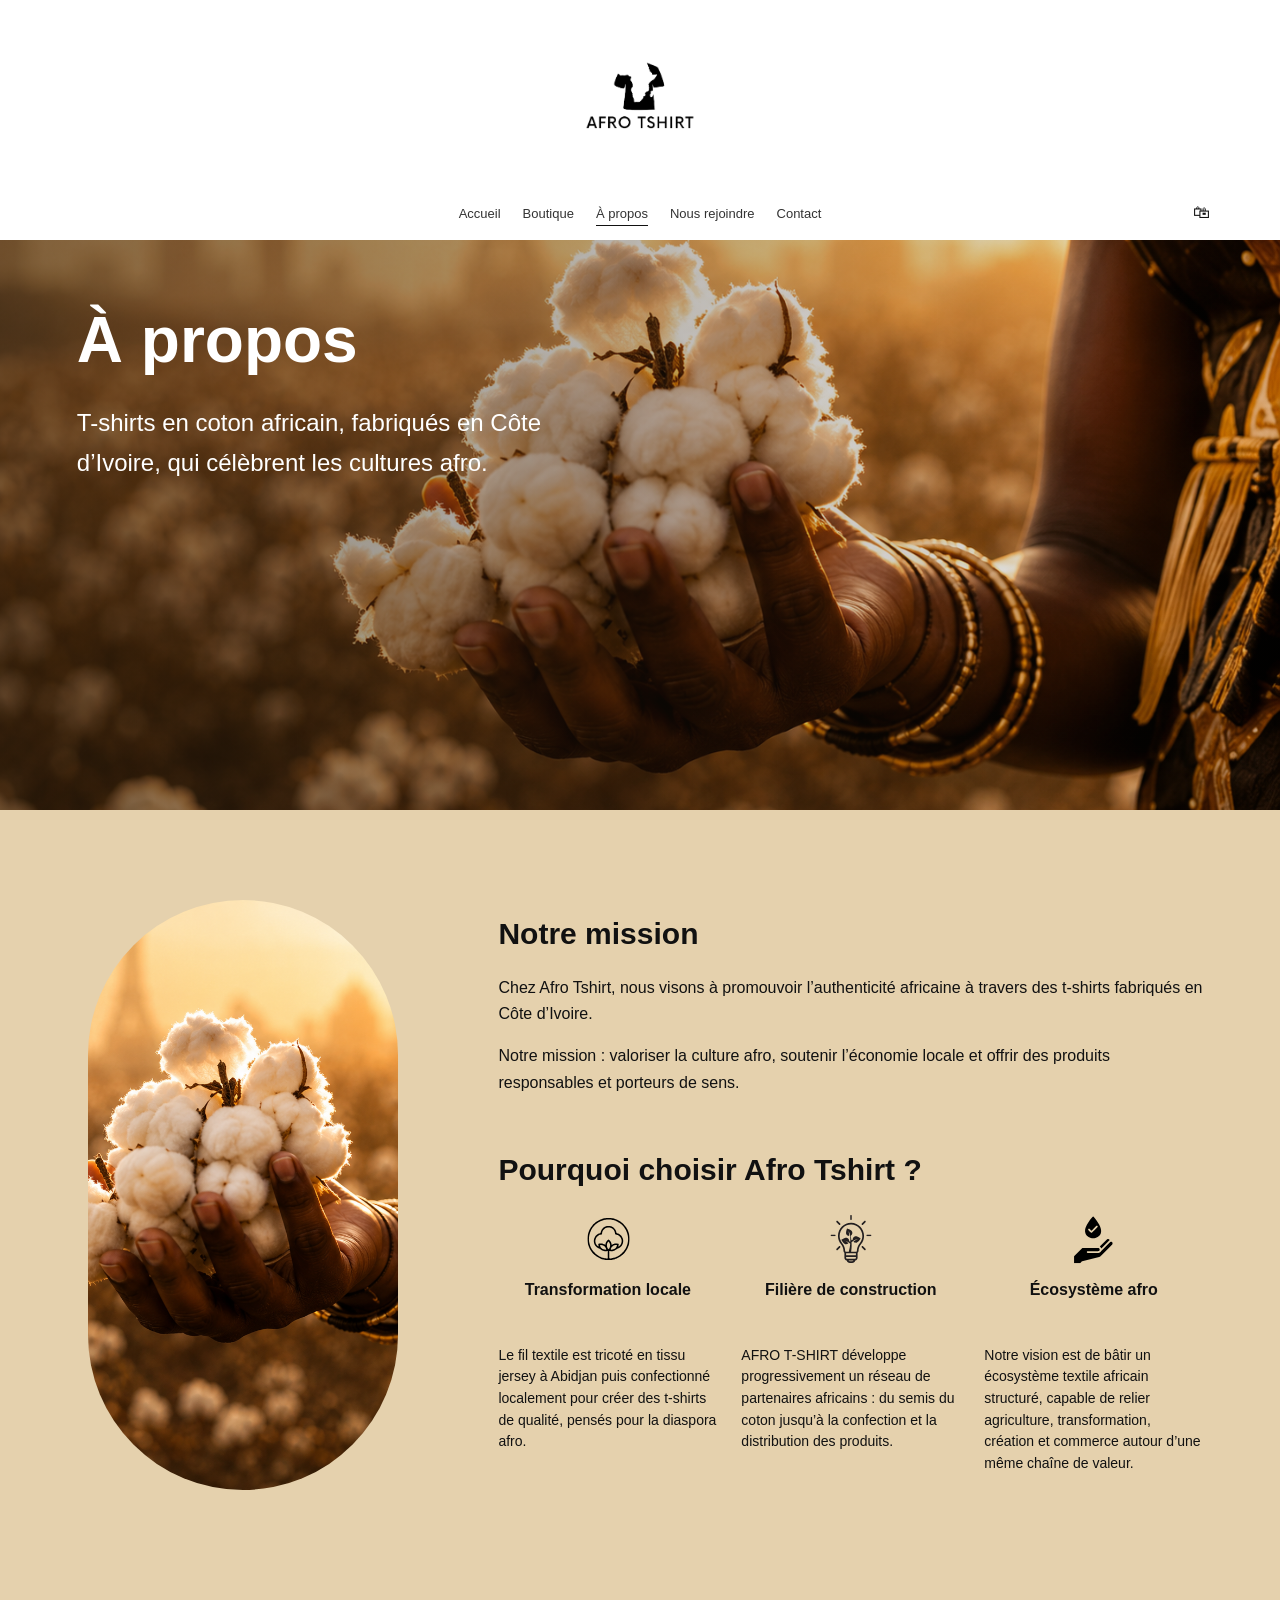
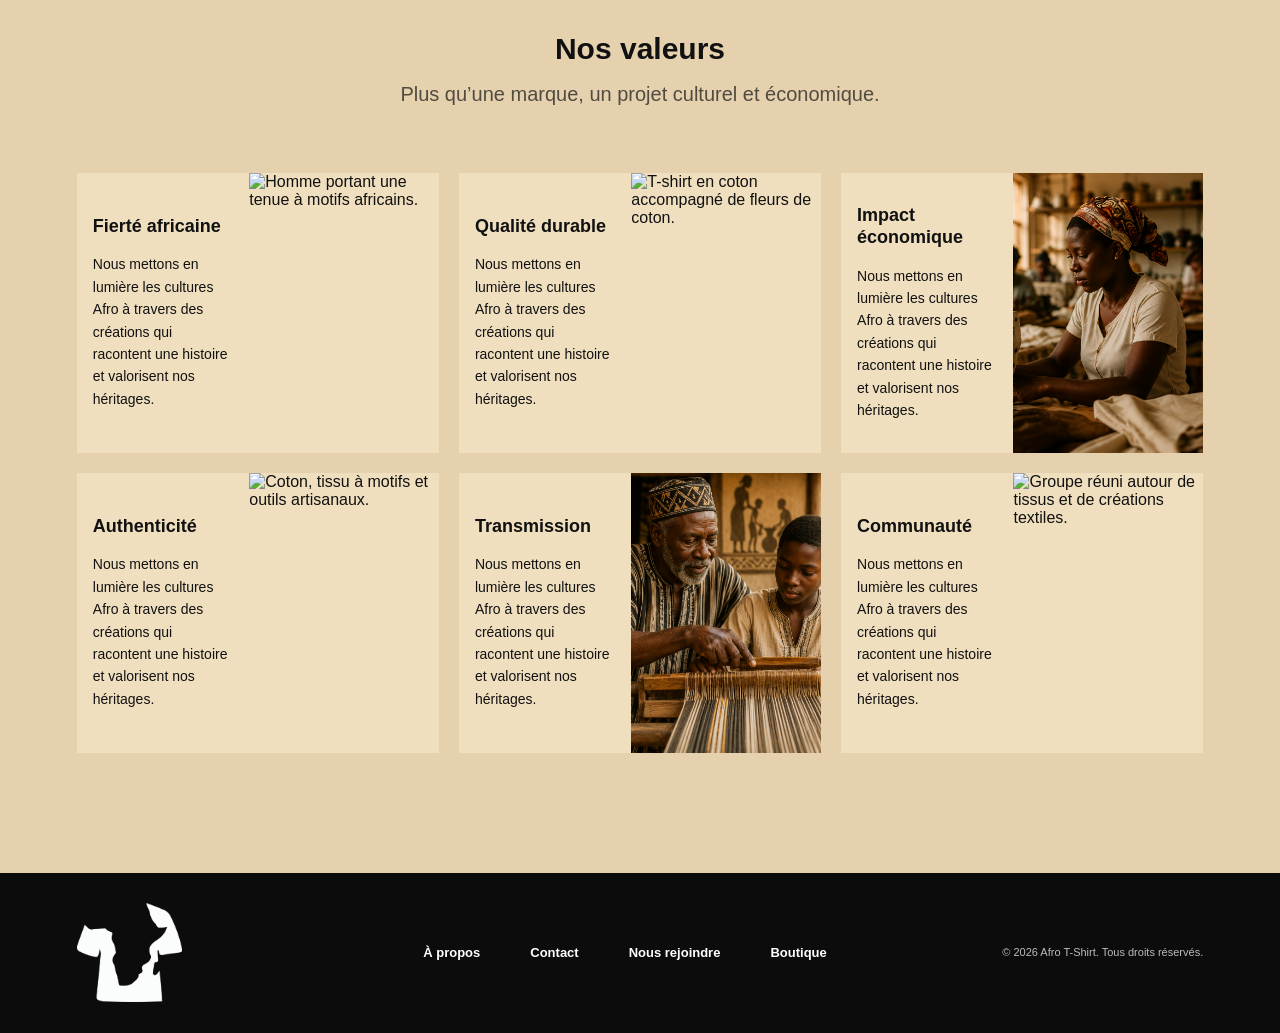
==== a-propos.html @ 2cd32358 "feat: ajout des pages et ressources  Afro T-shirt" ====
<!DOCTYPE html>
<html lang="fr">
    <head>
        <meta charset="UTF-8">
        <meta name="viewport" content="width=device-width, initial-scale=1.0">
        <title>À propos | Afro T-Shirt</title>
        <meta name="description" content="Découvrez la mission et les valeurs d’Afro Tshirt : valoriser les cultures afro et la fabrication en Côte d’Ivoire.">
        <link rel="stylesheet" href="style.css">
    </head>
    <body class="about-page">
        <!-- En-tête -->
        <header class="header">
            <div class="header-logo">
                <a href="index.html">
                    <img
                        src="./image/Logo_afro-tshirt.png"
                        alt="Logo Afro T-Shirt"
                        >
                </a>
            </div>
            <div class="header-navigation">
                <nav class="nav" aria-label="Navigation principale">
                    <ul class="nav-list">
                        <li>
                            <a href="index.html">
                                Accueil
                            </a>
                        </li>
                        <li>
                            <a href="boutique.html">
                                Boutique
                            </a>
                        </li>
                        <li>
                            <a href="a-propos.html" class="active" aria-current="page">
                                À propos
                            </a>
                        </li>
                        <li>
                            <a href="nous-rejoindre.html">
                                Nous rejoindre
                            </a>
                        </li>
                        <li>
                            <a href="contact.html">
                                Contact
                            </a>
                        </li>
                    </ul>
                </nav>
                <a
                    href="boutique.html"
                    class="cart-link"
                    aria-label="Accéder au panier"
                    >
                    🛍
                </a>
            </div>
        </header>
        <main>
            <!-- Hero -->
            <section class="about-hero" aria-labelledby="about-title">
                <div class="container">
                    <h1 id="about-title">À propos</h1>
                    <p>T-shirts en coton africain, fabriqués en Côte d’Ivoire, qui célèbrent les cultures afro.</p>
                </div>
            </section>

            <!-- Mission -->
            <section class="about-mission" aria-labelledby="about-mission-title">
                <div class="container about-mission-layout">
                    <img class="about-mission-photo" src="image/Main_de_coton.png" alt="Des mains tenant du coton dans un champ au soleil couchant." loading="lazy">
                    <div class="about-mission-copy">
                        <h2 id="about-mission-title">Notre mission</h2>
                        <p>Chez Afro Tshirt, nous visons à promouvoir l’authenticité africaine à travers des t-shirts fabriqués en Côte d’Ivoire.</p>
                        <p>Notre mission : valoriser la culture afro, soutenir l’économie locale et offrir des produits responsables et porteurs de sens.</p>
                        <h2 class="about-reasons-title">Pourquoi choisir Afro Tshirt ?</h2>
                        <div class="about-reasons-grid">
                            <article class="about-reason">
                                <img src="image/icon_coton.svg" alt="" width="56" height="56" loading="lazy">
                                <h3>Transformation locale</h3>
                                <p>Le fil textile est tricoté en tissu jersey à Abidjan puis confectionné localement pour créer des t-shirts de qualité, pensés pour la diaspora afro.</p>
                            </article>
                            <article class="about-reason">
                                <img src="image/icon_ampoule.svg" alt="" width="56" height="56" loading="lazy">
                                <h3>Filière de construction</h3>
                                <p>AFRO T-SHIRT développe progressivement un réseau de partenaires africains : du semis du coton jusqu’à la confection et la distribution des produits.</p>
                            </article>
                            <article class="about-reason">
                                <img src="image/icon_main.svg" alt="" width="56" height="56" loading="lazy">
                                <h3>Écosystème afro</h3>
                                <p>Notre vision est de bâtir un écosystème textile africain structuré, capable de relier agriculture, transformation, création et commerce autour d’une même chaîne de valeur.</p>
                            </article>
                        </div>
                    </div>
                </div>
            </section>

            <!-- Valeurs -->
            <section class="about-values" aria-labelledby="about-values-title">
                <div class="container">
                    <div class="about-values-heading">
                        <h2 id="about-values-title">Nos valeurs</h2>
                        <p>Plus qu’une marque, un projet culturel et économique.</p>
                    </div>
                    <div class="about-values-grid">
                        <article class="about-value-card">
                            <div class="about-value-copy">
                                <h3>Fierté africaine</h3>
                                <p>Nous mettons en lumière les cultures Afro à travers des créations qui racontent une histoire et valorisent nos héritages.</p>
                            </div>
                            <img src="image/Fierté.png" alt="Homme portant une tenue à motifs africains." loading="lazy">
                        </article>
                        <article class="about-value-card">
                            <div class="about-value-copy">
                                <h3>Qualité durable</h3>
                                <p>Nous mettons en lumière les cultures Afro à travers des créations qui racontent une histoire et valorisent nos héritages.</p>
                            </div>
                            <img src="image/Qualité Durable.png" alt="T-shirt en coton accompagné de fleurs de coton." loading="lazy">
                        </article>
                        <article class="about-value-card">
                            <div class="about-value-copy">
                                <h3>Impact économique</h3>
                                <p>Nous mettons en lumière les cultures Afro à travers des créations qui racontent une histoire et valorisent nos héritages.</p>
                            </div>
                            <img src="image/impacte .png" alt="Couturière travaillant sur une machine à coudre dans un atelier." loading="lazy">
                        </article>
                        <article class="about-value-card">
                            <div class="about-value-copy">
                                <h3>Authenticité</h3>
                                <p>Nous mettons en lumière les cultures Afro à travers des créations qui racontent une histoire et valorisent nos héritages.</p>
                            </div>
                            <img src="image/Image_autenticité.png" alt="Coton, tissu à motifs et outils artisanaux." loading="lazy">
                        </article>
                        <article class="about-value-card">
                            <div class="about-value-copy">
                                <h3>Transmission</h3>
                                <p>Nous mettons en lumière les cultures Afro à travers des créations qui racontent une histoire et valorisent nos héritages.</p>
                            </div>
                            <img src="image/Image_transmission.png" alt="Un aîné transmet un savoir-faire textile à un jeune homme." loading="lazy">
                        </article>
                        <article class="about-value-card">
                            <div class="about-value-copy">
                                <h3>Communauté</h3>
                                <p>Nous mettons en lumière les cultures Afro à travers des créations qui racontent une histoire et valorisent nos héritages.</p>
                            </div>
                            <img src="image/image_communauté.png" alt="Groupe réuni autour de tissus et de créations textiles." loading="lazy">
                        </article>
                    </div>
                </div>
            </section>
        </main>

        <!-- Pied de page -->
        <footer class="footer">
            <div class="container footer-container">
                <div class="footer-logo">
                    <a href="index.html">
                        <img
                            src="./image/AFRO_TSHIRT_BL.png"
                            alt="Logo Afro T-Shirt"
                            >
                    </a>
                </div>
                <nav
                    class="footer-nav"
                    aria-label="Navigation pied de page"
                    >
                    <ul>
                        <li>
                            <a href="a-propos.html" aria-current="page">
                                À propos
                            </a>
                        </li>
                        <li>
                            <a href="contact.html">
                                Contact
                            </a>
                        </li>
                        <li>
                            <a href="nous-rejoindre.html">
                                Nous rejoindre
                            </a>
                        </li>
                        <li>
                            <a href="boutique.html">
                                Boutique
                            </a>
                        </li>
                    </ul>
                </nav>
                <div class="footer-copyright">
                    <p>
                        © 2026 Afro T-Shirt. Tous droits réservés.
                    </p>
                </div>
            </div>
        </footer>
    </body>
</html>
---- style.css ----
/* Reset */
* {
    margin: 0;
    padding: 0;
    box-sizing: border-box;
}

html {
    scroll-behavior: smooth;
}

body {
    font-family: Arial, Helvetica, sans-serif;
    color: #111;
    background: #fff;
}

img {
    display: block;
    max-width: 100%;
}

a {
    color: inherit;
    text-decoration: none;
}

ul {
    list-style: none;
}

.container {
    width: min(1180px, 88%);
    margin: 0 auto;
}

/* Header */
.header {
    height: 240px;
    display: flex;
    flex-direction: column;
    align-items: center;
    background: #fff;
}

.header-logo {
    height: 185px;
    display: flex;
    align-items: center;
    justify-content: center;
}

.header-logo img {
    width: 150px;
    height: auto;
}

.header-navigation {
    position: relative;
    width: min(800px, 90%);
    height: 55px;
    display: flex;
    align-items: center;
    justify-content: center;
}

.nav-list {
    display: flex;
    align-items: center;
    justify-content: center;
    gap: 22px;
}

.nav-list a {
    position: relative;
    padding-bottom: 5px;
    color: #333;
    font-size: 13px;
    font-weight: 400;
}

.nav-list a.active::after {
    content: "";
    position: absolute;
    left: 0;
    bottom: 0;
    width: 100%;
    height: 1px;
    background: #111;
}

.cart-link {
    position: absolute;
    right: -170px;
    font-size: 17px;
}

/* Boutons */
.btn {
    display: inline-flex;
    align-items: center;
    justify-content: center;
    height: 54px;
    padding: 0 22px;
    border: 1px solid transparent;
    border-radius: 6px;
    font-size: 16px;
    font-weight: 400;
    transition: 0.25s ease;
}

.btn:hover {
    transform: translateY(-2px);
}

.btn-primary,
.btn-dark {
    color: #fff;
    background: #071017;
}

.btn-outline,
.btn-outline-light {
    color: #fff;
    background: transparent;
    border-color: rgba(255, 255, 255, 0.85);
}

.btn-outline-dark {
    color: #111;
    background: transparent;
    border-color: #111;
}

/* Hero */
.hero {
    position: relative;
    height: 680px;
    display: flex;
    align-items: center;
    justify-content: center;
    background-image: url("image/accueil_hero.png");
    background-size: cover;
    background-position: center;
    background-repeat: no-repeat;
    color: #fff;
    text-align: center;
}

.hero-overlay {
    position: absolute;
    inset: 0;
    background: rgba(35, 26, 19, 0.38);
}

.hero-content {
    position: relative;
    z-index: 2;
    width: 90%;
    transform: translateY(-5px);
}

.hero h1 {
    margin-bottom: 18px;
    font-size: 64px;
    line-height: 1;
    font-weight: 700;
    letter-spacing: 1px;
}

.hero-subtitle {
    margin-bottom: 32px;
    color: rgba(255, 255, 255, 0.9);
    font-size: 16px;
}

.hero-buttons {
    display: flex;
    justify-content: center;
    gap: 12px;
}

.hero-buttons .btn {
    min-width: 220px;
}

/* Bien plus qu'un t-shirt */
.manifesto {
    position: relative;
    height: 535px;
    display: flex;
    align-items: center;
    background-image: url("image/champ_coton.webp");
    background-size: cover;
    background-position: center;
    background-repeat: no-repeat;
    color: #fff;
}

.manifesto-overlay {
    position: absolute;
    inset: 0;
    background: rgba(43, 28, 17, 0.48);
}

.manifesto-content {
    position: relative;
    z-index: 2;
    width: min(1180px, 75%);
    margin: 0 auto;
}

.manifesto-content h2 {
    width: 450px;
    margin-bottom: 28px;
    font-size: 55px;
    line-height: 0.98;
    font-weight: 700;
}

.manifesto-content h2 span {
    color: #ead3aa;
}

.manifesto-content p {
    width: 410px;
    margin-bottom: 28px;
    color: rgba(255, 255, 255, 0.92);
    font-size: 16px;
    line-height: 1.35;
}

.manifesto .btn {
    width: 220px;
    height: 54px;
    font-size: 13px;
}

/* Comment ça marche */
.how-it-works {
    width: 100%;
    min-height: 550px;
    padding: 40px 0 70px;
    background-color: #081219;
    color: #ffffff;
}

.how-it-works .container {
    width: 1180px;
    max-width: 90%;
    margin: 0 auto;
}

.section-title {
    margin-bottom: 28px;
    text-align: center;
    font-size: 30px;
    font-weight: 700;
}

.steps-grid {
    width: 100%;
    display: grid;
    grid-template-columns: repeat(3, minmax(0, 1fr));
    gap: 14px;
    align-items: start;
}

.step-card {
    width: 100%;
    min-width: 0;
    text-align: center;
}

.step-card img {
    display: block;
    width: 100%;
    height: 270px;
    object-fit: cover;
    border-radius: 15px;
    margin: 0;
}

.step-card-content {
    padding-top: 18px;
}

.step-card-content h3 {
    margin: 0 0 5px;
    color: #ead3aa;
    font-size: 17px;
    font-weight: 600;
}

.step-card-content p {
    max-width: 210px;
    margin: 0 auto;
    color: #ffffff;
    font-size: 13px;
    line-height: 1.3;
}

/* Rejoignez le mouvement */
.final-cta {
    height: 250px;
    display: flex;
    align-items: center;
    background: #ead3aa;
}

.final-cta-container {
    display: grid;
    grid-template-columns: 1fr 1.35fr;
    align-items: center;
    gap: 65px;
}

.final-cta-content h2 {
    margin-bottom: 5px;
    font-size: 36px;
    line-height: 1;
    font-weight: 700;
}

.final-cta-content p {
    font-size: 15px;
}

.final-cta-buttons {
    display: grid;
    grid-template-columns: 1fr 1fr;
    gap: 12px;
}

.final-cta-buttons .btn {
    width: 100%;
    height: 40px;
    font-size: 13px;
}

/* Footer */
.footer {
    height: 160px;
    display: flex;
    align-items: center;
    background: #0c0c0c;
    color: #fff;
}

.footer-container {
    display: grid;
    grid-template-columns: 220px 1fr 250px;
    align-items: center;
    gap: 30px;
}

.footer-logo img {
    width: 105px;
    height: auto;
}

.footer-nav ul {
    display: flex;
    align-items: center;
    justify-content: center;
    gap: 50px;
}

.footer-nav a {
    color: #fff;
    font-size: 13px;
    font-weight: 600;
}

.footer-copyright {
    text-align: right;
}

.footer-copyright p {
    color: #bcbcbc;
    font-size: 11px;
}

/* Tablette */
@media (max-width: 1000px) {
    .header {
        height: auto;
    }

    .header-logo {
        height: 150px;
    }

    .header-navigation {
        height: 60px;
    }

    .cart-link {
        right: 0;
    }

    .hero {
        height: 580px;
    }

    .hero h1 {
        font-size: 52px;
    }

    .manifesto {
        height: 500px;
    }

    .how-it-works {
        height: auto;
        padding: 45px 0 70px;
    }

    .step-card img {
        height: 210px;
    }

    .final-cta {
        height: auto;
        padding: 60px 0;
    }

    .footer {
        height: auto;
        padding: 40px 0;
    }

}

/* Mobile */
@media (max-width: 700px) {
    .header-logo {
        height: 130px;
    }

    .header-logo img {
        width: 120px;
    }

    .header-navigation {
        width: 100%;
        padding: 0 20px;
    }

    .nav {
        width: 100%;
        overflow-x: auto;
    }

    .nav-list {
        justify-content: flex-start;
        gap: 18px;
        padding-right: 50px;
    }

    .nav-list a {
        white-space: nowrap;
        font-size: 11px;
    }

    .cart-link {
        right: 15px;
        background: #fff;
    }

    .hero {
        height: 500px;
        padding: 40px 20px;
    }

    .hero h1 {
        font-size: 42px;
    }

    .hero-subtitle {
        font-size: 14px;
    }

    .hero-buttons {
        flex-direction: column;
        align-items: center;
    }

    .hero-buttons .btn {
        width: 250px;
    }

    .manifesto {
        height: 520px;
        background-position: 65% center;
    }

    .manifesto-content {
        width: 86%;
    }

    .manifesto-content h2 {
        width: 100%;
        font-size: 42px;
    }

    .manifesto-content p {
        width: min(310px, 100%);
    }

    .steps-grid {
        grid-template-columns: 1fr;
        gap: 40px;
    }

    .step-card {
        width: min(390px, 100%);
        margin: auto;
    }

    .step-card img {
        height: auto;
    }

    .final-cta-container {
        grid-template-columns: 1fr;
        text-align: center;
        gap: 30px;
    }

    .final-cta-buttons {
        grid-template-columns: 1fr;
    }

    .footer-container {
        grid-template-columns: 1fr;
        text-align: center;
    }

    .footer-logo {
        display: flex;
        justify-content: center;
    }

    .footer-nav ul {
        flex-direction: column;
        gap: 15px;
    }

    .footer-copyright {
        text-align: center;
    }

}

/* À propos : hero */
.about-page {
    background: #e5d1ad;
}

.about-hero {
    min-height: 570px;
    padding: 65px 0;
    color: #fff;
    background: linear-gradient(90deg, rgba(35, 23, 10, 0.58), rgba(35, 23, 10, 0.04)), url("image/Main_de_coton.png") center 48% / cover no-repeat;
}

.about-hero h1 {
    margin-bottom: 28px;
    font-size: clamp(42px, 5vw, 64px);
    line-height: 1.1;
}

.about-hero p {
    max-width: 490px;
    font-size: 24px;
    line-height: 1.65;
}

/* À propos : mission */
.about-mission {
    padding: 90px 0 70px;
}

.about-mission-layout {
    display: grid;
    grid-template-columns: minmax(220px, 0.8fr) minmax(0, 1.7fr);
    align-items: center;
    gap: 90px;
}

.about-mission-photo {
    width: 100%;
    max-width: 310px;
    height: 590px;
    justify-self: center;
    border-radius: 180px;
    object-fit: cover;
    object-position: 56% center;
}

.about-mission-copy h2,
.about-values h2 {
    font-size: 30px;
    line-height: 1.25;
    margin-bottom: 22px;
}

.about-mission-copy > p {
    margin-bottom: 16px;
    font-size: 16px;
    line-height: 1.65;
}

.about-mission-copy .about-reasons-title {
    margin-top: 55px;
}

.about-reasons-grid {
    display: grid;
    grid-template-columns: repeat(3, minmax(0, 1fr));
    gap: 24px;
}

.about-reason img {
    margin: 0 auto 12px;
    object-fit: contain;
}

.about-reason h3 {
    margin-bottom: 22px;
    min-height: 44px;
    text-align: center;
    font-size: 16px;
    line-height: 1.35;
}

.about-reason p {
    font-size: 14px;
    line-height: 1.55;
}

/* À propos : valeurs */
.about-values {
    padding: 70px 0 120px;
}

.about-values-heading {
    max-width: 560px;
    margin: 0 auto 65px;
    text-align: center;
}

.about-values-heading h2 {
    margin-bottom: 12px;
}

.about-values-heading p {
    font-size: 20px;
    line-height: 1.4;
    color: #514b40;
}

.about-values-grid {
    display: grid;
    grid-template-columns: repeat(3, minmax(0, 1fr));
    gap: 20px;
}

.about-value-card {
    display: grid;
    grid-template-columns: 1fr 1.1fr;
    min-width: 0;
    background: #efdfbf;
}

.about-value-copy {
    padding: 24px 16px;
    align-self: center;
}

.about-value-copy h3 {
    margin-bottom: 16px;
    font-size: 18px;
    line-height: 1.25;
    overflow-wrap: anywhere;
}

.about-value-copy p {
    font-size: 14px;
    line-height: 1.6;
}

.about-value-card > img {
    width: 100%;
    height: 100%;
    min-height: 280px;
    object-fit: cover;
}

/* À propos : tablette */
@media (max-width: 1000px) {
    .about-mission-layout {
        grid-template-columns: minmax(180px, 0.7fr) minmax(0, 1.7fr);
        gap: 35px;
    }

    .about-reasons-grid {
        gap: 16px;
    }

    .about-values-grid {
        grid-template-columns: repeat(2, minmax(0, 1fr));
    }

    .about-page .footer-container {
        grid-template-columns: 100px 1fr;
    }

    .about-page .footer-nav ul {
        flex-wrap: wrap;
        gap: 20px;
    }

    .about-page .footer-copyright {
        grid-column: 1 / -1;
        text-align: center;
    }

    .about-page .cart-link {
        right: 0;
    }
}

/* À propos : mobile */
@media (max-width: 700px) {
    .about-hero {
        min-height: 460px;
        padding: 50px 0;
        background-position: center, 58% center;
    }

    .about-hero p {
        max-width: 340px;
        font-size: 20px;
    }

    .about-mission {
        padding: 50px 0 30px;
    }

    .about-mission-layout,
    .about-reasons-grid,
    .about-values-grid {
        grid-template-columns: 1fr;
    }

    .about-mission-photo {
        width: 220px;
        height: 390px;
    }

    .about-reasons-grid {
        gap: 32px;
    }

    .about-reason h3 {
        min-height: 0;
        margin-bottom: 12px;
    }

    .about-reason p {
        max-width: 360px;
        margin: 0 auto;
        font-size: 16px;
    }

    .about-values {
        padding: 40px 0 60px;
    }

    .about-values-heading {
        margin-bottom: 35px;
    }

    .about-value-card {
        max-width: 440px;
        margin: 0 auto;
    }

    .about-value-copy {
        padding: 20px 14px;
    }

    .about-page .footer-container {
        grid-template-columns: 1fr;
    }

    .about-page .cart-link {
        right: 15px;
    }
}

/* Boutique : bannière et catalogue */
.boutique-hero {
    height: clamp(320px, 37vw, 650px);
    overflow: hidden;
    background: #192021;
}

.boutique-hero img {
    width: 100%;
    height: 100%;
    object-fit: cover;
    object-position: center 43%;
}

.boutique-layout {
    display: grid;
    grid-template-columns: 190px minmax(0, 1fr);
    gap: 36px;
    padding-top: 65px;
    padding-bottom: 90px;
}

.boutique-sidebar h2 {
    padding-bottom: 18px;
    margin-bottom: 16px;
    border-bottom: 1px solid #111;
    font-size: 22px;
}

.boutique-categories {
    display: flex;
    flex-direction: column;
    align-items: flex-start;
    gap: 12px;
}

.boutique-category {
    padding: 0;
    border: 0;
    background: transparent;
    color: #111;
    font: inherit;
    text-align: left;
    line-height: 1.4;
    cursor: pointer;
}

.boutique-category[aria-pressed="true"] {
    text-decoration: underline;
    text-underline-offset: 4px;
}

.boutique-category:disabled {
    color: #595959;
    cursor: not-allowed;
}

.boutique-catalogue {
    min-width: 0;
}

.boutique-catalogue h1 {
    font-size: clamp(30px, 3.5vw, 44px);
    line-height: 1.2;
    margin-bottom: 32px;
}

.boutique-toolbar {
    display: flex;
    justify-content: flex-end;
    align-items: center;
    flex-wrap: wrap;
    gap: 12px;
    margin-bottom: 22px;
}

.boutique-toolbar select {
    max-width: 100%;
    min-width: 180px;
    padding: 9px 16px;
    border: 1px solid #111;
    border-radius: 24px;
    background: #fff;
    color: #111;
    font: inherit;
}

.boutique-note {
    font-size: 14px;
    line-height: 1.5;
    margin: 18px 0;
    color: #595959;
}

.boutique-grid {
    display: grid;
    grid-template-columns: repeat(4, minmax(0, 1fr));
    gap: 36px 18px;
}

.boutique-card {
    display: flex;
    flex-direction: column;
    align-items: center;
    min-width: 0;
    text-align: center;
}

.boutique-product-image {
    width: 100%;
    height: 250px;
    object-fit: contain;
    margin-bottom: 20px;
}

.boutique-placeholder {
    display: flex;
    align-items: center;
    justify-content: center;
    background: #f5f5f5;
    color: #595959;
}

.boutique-card h2 {
    font-size: 18px;
    line-height: 1.4;
    margin-bottom: 12px;
}

.boutique-price {
    margin-bottom: 18px;
    font-size: 16px;
}

.boutique-price del {
    color: #666;
    margin-right: 6px;
}

.boutique-add {
    max-width: 100%;
    margin-top: auto;
    padding: 12px 16px;
    border: 1px solid #777;
    border-radius: 30px;
    color: #595959;
    background: #fff;
    font: inherit;
    font-size: 14px;
    cursor: not-allowed;
}

.boutique-page :is(a, button, select):focus-visible {
    outline: 3px solid #245ca6;
    outline-offset: 4px;
}

.boutique-sr-only {
    position: absolute;
    width: 1px;
    height: 1px;
    padding: 0;
    margin: -1px;
    overflow: hidden;
    clip-path: inset(50%);
    white-space: nowrap;
}

/* Boutique : tablette et mobile */
@media (max-width: 1100px) {
    .boutique-grid {
        grid-template-columns: repeat(3, minmax(0, 1fr));
    }

    .boutique-page .cart-link {
        right: 0;
    }

    .boutique-page .footer-container {
        grid-template-columns: 100px 1fr;
    }

    .boutique-page .footer-nav ul {
        flex-wrap: wrap;
        gap: 20px;
    }

    .boutique-page .footer-copyright {
        grid-column: 1 / -1;
        text-align: center;
    }

    .boutique-page .footer {
        height: auto;
        padding: 40px 0;
    }
}

@media (max-width: 900px) {
    .boutique-layout {
        grid-template-columns: 160px minmax(0, 1fr);
        gap: 24px;
    }

    .boutique-grid {
        grid-template-columns: repeat(2, minmax(0, 1fr));
    }
}

@media (max-width: 700px) {
    .boutique-hero img {
        object-position: 60% center;
    }

    .boutique-layout {
        grid-template-columns: 1fr;
        padding-top: 35px;
        padding-bottom: 50px;
    }

    .boutique-categories {
        flex-direction: row;
        flex-wrap: wrap;
        gap: 14px 20px;
    }

    .boutique-product-image {
        height: 210px;
    }

    .boutique-page .footer-container {
        grid-template-columns: 1fr;
    }

    .boutique-page .cart-link {
        right: 15px;
    }
}

@media (max-width: 400px) {
    .boutique-grid {
        grid-template-columns: 1fr;
    }

    .boutique-product-image {
        height: 280px;
    }
}

/* Nous rejoindre : hero et boutons */
.rejoindre-hero {
    display: flex;
    align-items: center;
    min-height: 680px;
    padding: 85px 0;
    background: linear-gradient(rgba(0, 0, 0, 0.58), rgba(0, 0, 0, 0.58)), url("image/hero_scan_leopad.png") center / cover no-repeat;
    color: #fff;
    text-align: center;
}

.rejoindre-hero h1 {
    margin-bottom: 24px;
    font-size: clamp(38px, 4.8vw, 64px);
    line-height: 1.15;
}

.rejoindre-hero span,
.rejoindre-affiliation h2 span,
.rejoindre-profiles h2 span {
    color: #e5d1ad;
}

.rejoindre-hero p {
    font-size: 22px;
    line-height: 1.6;
}

.rejoindre-hero-buttons {
    display: flex;
    justify-content: center;
    flex-wrap: wrap;
    gap: 20px;
    margin-top: 65px;
}

.rejoindre-button {
    display: inline-flex;
    align-items: center;
    justify-content: center;
    max-width: 100%;
    min-height: 50px;
    padding: 12px 28px;
    border: 1px solid #e5d1ad;
    border-radius: 8px;
    background: #e5d1ad;
    color: #111;
    line-height: 1.4;
    text-align: center;
}

.rejoindre-hero-buttons .rejoindre-button {
    min-width: 235px;
}

.rejoindre-button-outline {
    background: transparent;
    color: #e5d1ad;
}

.rejoindre-button-dark {
    border-color: #111;
    background: #111;
    color: #fff;
}

.rejoindre-button:hover {
    text-decoration: underline;
    text-underline-offset: 4px;
}

.rejoindre-page a:focus-visible {
    outline: 3px solid #b96b13;
    outline-offset: 5px;
}

/* Nous rejoindre : offres et affiliation */
.rejoindre-textile,
.rejoindre-affiliation,
.rejoindre-profiles {
    padding: 75px 0;
    text-align: center;
    scroll-margin-top: 24px;
}

.rejoindre-textile {
    background: #fff;
}

.rejoindre-textile h2,
.rejoindre-affiliation h2,
.rejoindre-profiles h2,
.rejoindre-contact h2 {
    margin-bottom: 22px;
    font-size: clamp(28px, 3vw, 38px);
    line-height: 1.25;
}

.rejoindre-subtitle {
    max-width: 900px;
    margin: 0 auto 42px;
    font-size: 18px;
    line-height: 1.6;
}

.rejoindre-textile-grid {
    display: grid;
    grid-template-columns: repeat(4, minmax(0, 1fr));
    gap: 18px;
    margin-bottom: 35px;
}

.rejoindre-textile-card img {
    width: 100%;
    aspect-ratio: 1.1;
    object-fit: cover;
}

.rejoindre-textile-card figcaption {
    margin-top: 18px;
    font-size: 18px;
    line-height: 1.5;
}

.rejoindre-professional-note {
    margin-top: 16px;
    color: #595959;
    font-size: 14px;
    line-height: 1.5;
}

.rejoindre-affiliation {
    background: #111;
    color: #fff;
}

.rejoindre-benefits-grid,
.rejoindre-profiles-grid {
    display: grid;
    grid-template-columns: repeat(3, minmax(0, 1fr));
    gap: 22px;
    margin: 45px 0 38px;
}

.rejoindre-benefit img {
    width: 100%;
    height: 280px;
    border-radius: 20px;
    object-fit: cover;
}

.rejoindre-benefit:nth-child(3) img {
    object-position: center top;
}

.rejoindre-benefit h3 {
    margin: 18px 0 10px;
    font-size: 22px;
}

.rejoindre-benefit p {
    max-width: 320px;
    margin: 0 auto;
    line-height: 1.6;
}

/* Nous rejoindre : profils et contact */
.rejoindre-profiles {
    background: #0c151b;
    color: #fff;
}

.rejoindre-profile {
    position: relative;
    display: flex;
    align-items: flex-end;
    min-height: 350px;
    overflow: hidden;
    border-radius: 20px;
    isolation: isolate;
}

.rejoindre-profile > img {
    position: absolute;
    inset: 0;
    width: 100%;
    height: 100%;
    object-fit: cover;
    z-index: -2;
}

.rejoindre-profile::before {
    position: absolute;
    inset: 0;
    content: "";
    background: linear-gradient(transparent 15%, rgba(0, 0, 0, 0.88));
    z-index: -1;
}

.rejoindre-profile-content {
    width: 100%;
    padding: 28px 16px;
}

.rejoindre-profile h3 {
    margin-bottom: 8px;
    font-size: 22px;
    color: #e5d1ad;
}

.rejoindre-profile p {
    margin-bottom: 20px;
    line-height: 1.5;
}

.rejoindre-contact {
    padding: 60px 0;
    background: #e5d1ad;
}

.rejoindre-contact-layout {
    display: grid;
    grid-template-columns: minmax(0, 1.8fr) minmax(0, 1fr);
    align-items: center;
    gap: 70px;
}

.rejoindre-contact p {
    max-width: 660px;
    line-height: 1.65;
}

.rejoindre-contact-details {
    text-align: right;
}

.rejoindre-contact-details h3 {
    margin-bottom: 20px;
    font-size: 24px;
}

.rejoindre-contact address {
    display: flex;
    flex-direction: column;
    gap: 12px;
    font-style: normal;
    overflow-wrap: anywhere;
}

.rejoindre-contact address a:hover {
    text-decoration: underline;
}

/* Nous rejoindre : tablette et mobile */
@media (max-width: 1100px) {
    .rejoindre-page .cart-link {
        right: 0;
    }

    .rejoindre-page .footer {
        height: auto;
        padding: 40px 0;
    }

    .rejoindre-page .footer-container {
        grid-template-columns: 100px 1fr;
    }

    .rejoindre-page .footer-nav ul {
        flex-wrap: wrap;
        gap: 20px;
    }

    .rejoindre-page .footer-copyright {
        grid-column: 1 / -1;
        text-align: center;
    }
}

@media (max-width: 1000px) {
    .rejoindre-textile-grid,
    .rejoindre-benefits-grid,
    .rejoindre-profiles-grid {
        grid-template-columns: repeat(2, minmax(0, 1fr));
    }

    .rejoindre-contact-layout {
        gap: 30px;
    }
}

@media (max-width: 700px) {
    .rejoindre-hero {
        min-height: 560px;
        padding: 60px 0;
    }

    .rejoindre-hero p {
        font-size: 18px;
    }

    .rejoindre-hero-buttons {
        flex-direction: column;
        align-items: center;
        margin-top: 35px;
    }

    .rejoindre-textile,
    .rejoindre-affiliation,
    .rejoindre-profiles {
        padding: 50px 0;
    }

    .rejoindre-textile-grid,
    .rejoindre-benefits-grid,
    .rejoindre-profiles-grid,
    .rejoindre-contact-layout {
        grid-template-columns: 1fr;
    }

    .rejoindre-contact-details {
        text-align: left;
    }

    .rejoindre-page .footer-container {
        grid-template-columns: 1fr;
    }

    .rejoindre-page .cart-link {
        right: 15px;
    }
}

/* Contact : contenu et formulaire */
.contact-main {
    padding: 55px 0 85px;
    background: #0c151b;
    color: #fff;
}

.contact-layout {
    display: grid;
    grid-template-columns: repeat(2, minmax(0, 1fr));
    gap: 0 60px;
    align-items: start;
}

.contact-intro {
    padding: 75px 0 45px;
}

.contact-intro h1 {
    margin-bottom: 20px;
    color: #e5d1ad;
    font-size: clamp(34px, 3.5vw, 48px);
    line-height: 1.2;
}

.contact-intro p {
    font-size: 18px;
    line-height: 1.65;
}

.contact-form {
    position: relative;
    z-index: 1;
    padding: 32px;
    border-radius: 20px;
    background: #fff;
    color: #172027;
}

.contact-field {
    margin-bottom: 20px;
}

.contact-field label {
    display: block;
    margin-bottom: 7px;
    line-height: 1.5;
}

.contact-field input {
    display: block;
    width: 100%;
    min-width: 0;
    min-height: 52px;
    padding: 14px 16px;
    border: 1px solid #8995a5;
    border-radius: 9px;
    background: #fff;
    color: #172027;
    font: inherit;
}

.contact-field input::placeholder {
    color: #626870;
    opacity: 1;
}

.contact-field input[type="tel"] {
    min-height: 90px;
}

.contact-field input[aria-invalid="true"] {
    border: 2px solid #a52222;
}

.contact-submit {
    padding: 13px 32px;
    min-height: 48px;
    border: 1px solid #2b2b2b;
    border-radius: 30px;
    background: #2b2b2b;
    color: #fff;
    font: inherit;
    cursor: pointer;
}

.contact-submit:hover {
    background: #111;
}

.contact-submit:disabled {
    cursor: not-allowed;
}

.contact-page :is(a, button, input):focus-visible {
    outline: 3px solid #ae6710;
    outline-offset: 4px;
}

.contact-required,
.contact-demo {
    color: #515761;
    font-size: 14px;
    line-height: 1.5;
}

.contact-required {
    margin-bottom: 20px;
}

.contact-demo {
    margin-top: 16px;
}

.contact-reason {
    margin-bottom: 18px;
    font-weight: 700;
    line-height: 1.5;
}

.contact-error {
    margin-top: 6px;
    color: #a52222;
    font-size: 14px;
    line-height: 1.5;
}

.contact-status:not(:empty) {
    margin-top: 18px;
    line-height: 1.5;
}

/* Contact : zone photo sous le formulaire */
.contact-photo {
    grid-column: 1 / -1;
    margin-top: -100px;
    min-height: 390px;
    border-radius: 28px;
    overflow: hidden;
}

.contact-photo-placeholder {
    display: flex;
    align-items: flex-end;
    justify-content: center;
    padding: 40px 24px;
    border: 1px solid #516570;
    background: #223640;
    color: #fff;
    text-align: center;
}

/* Contact : tablette et mobile */
@media (max-width: 1100px) {
    .contact-page .cart-link {
        right: 0;
    }

    .contact-page .footer {
        height: auto;
        padding: 40px 0;
    }

    .contact-page .footer-container {
        grid-template-columns: 100px 1fr;
    }

    .contact-page .footer-nav ul {
        flex-wrap: wrap;
        gap: 20px;
    }

    .contact-page .footer-copyright {
        grid-column: 1 / -1;
        text-align: center;
    }
}

@media (max-width: 800px) {
    .contact-layout {
        grid-template-columns: 1fr;
        gap: 30px;
    }

    .contact-intro {
        padding: 0;
    }

    .contact-photo {
        margin-top: 0;
        min-height: 270px;
    }
}

@media (max-width: 700px) {
    .contact-main {
        padding: 40px 0 50px;
    }

    .contact-form {
        padding: 24px 20px;
    }

    .contact-page .footer-container {
        grid-template-columns: 1fr;
    }

    .contact-page .cart-link {
        right: 15px;
    }
}
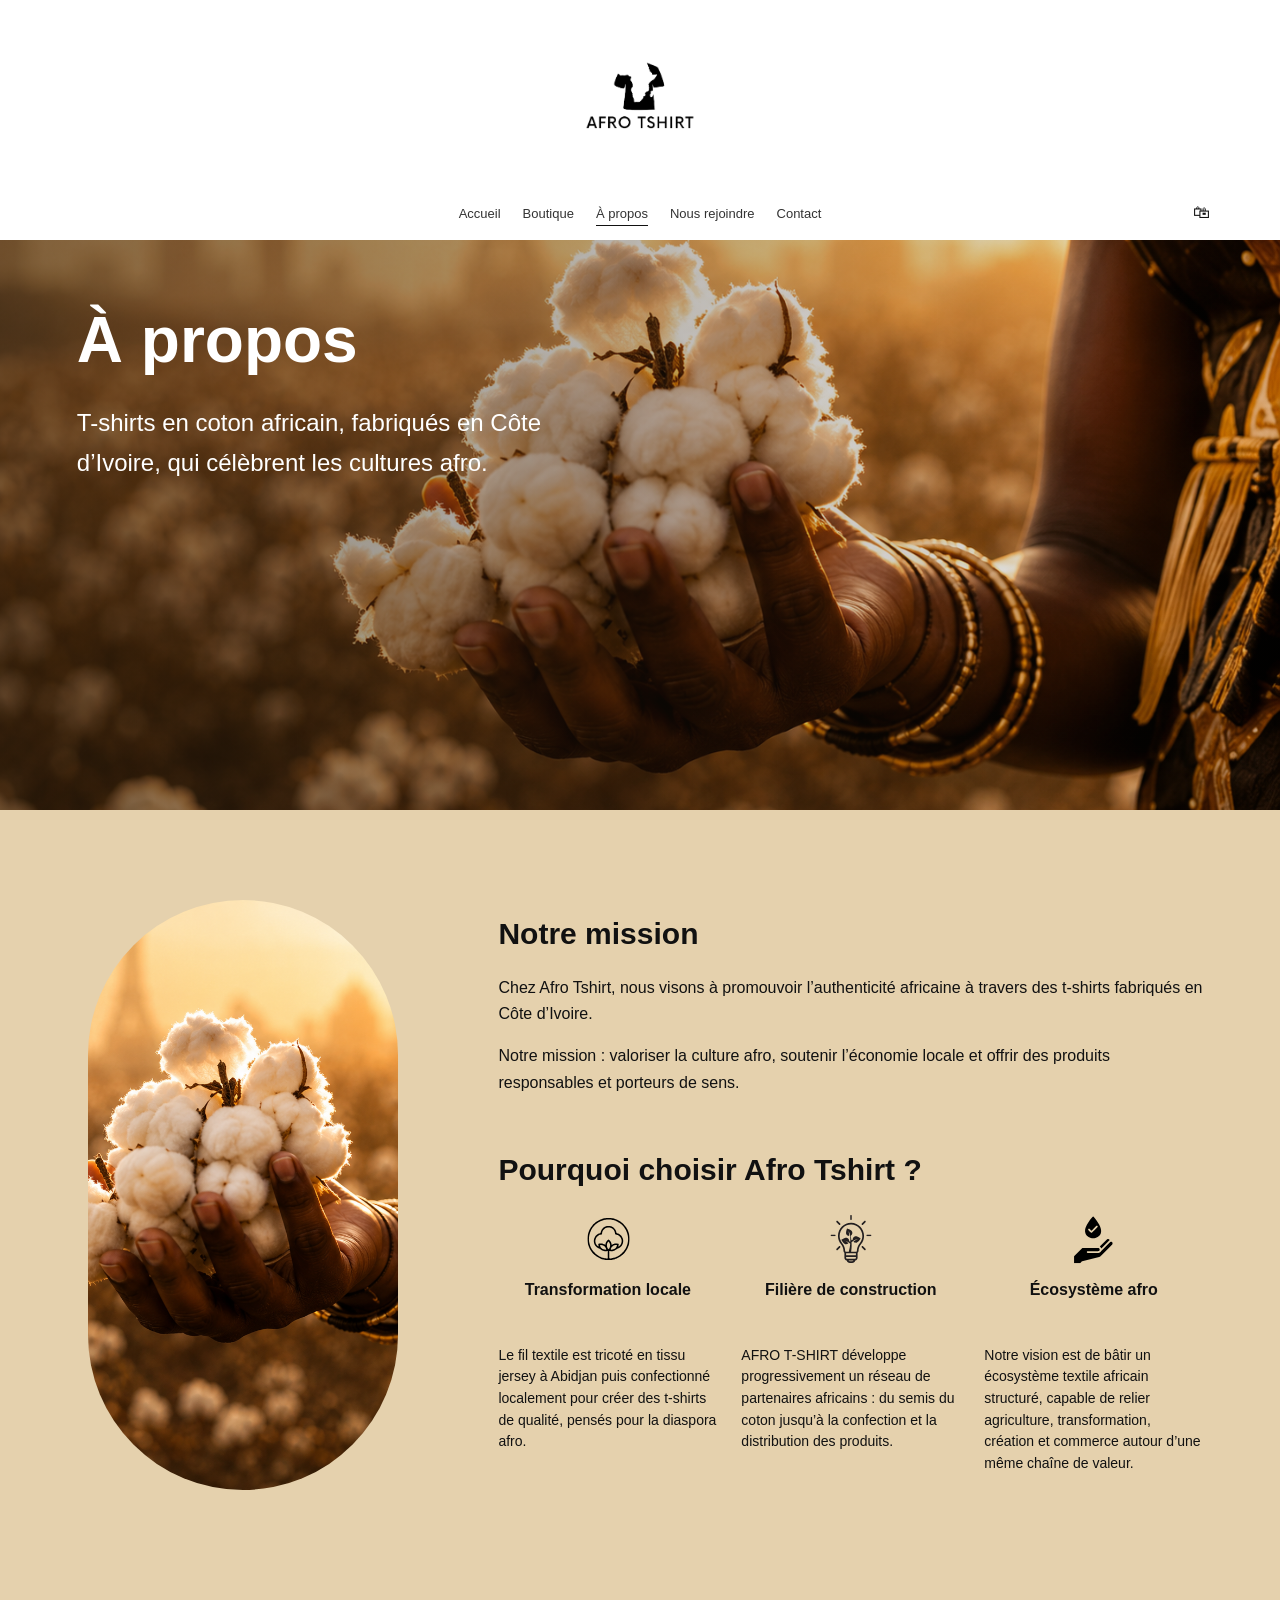
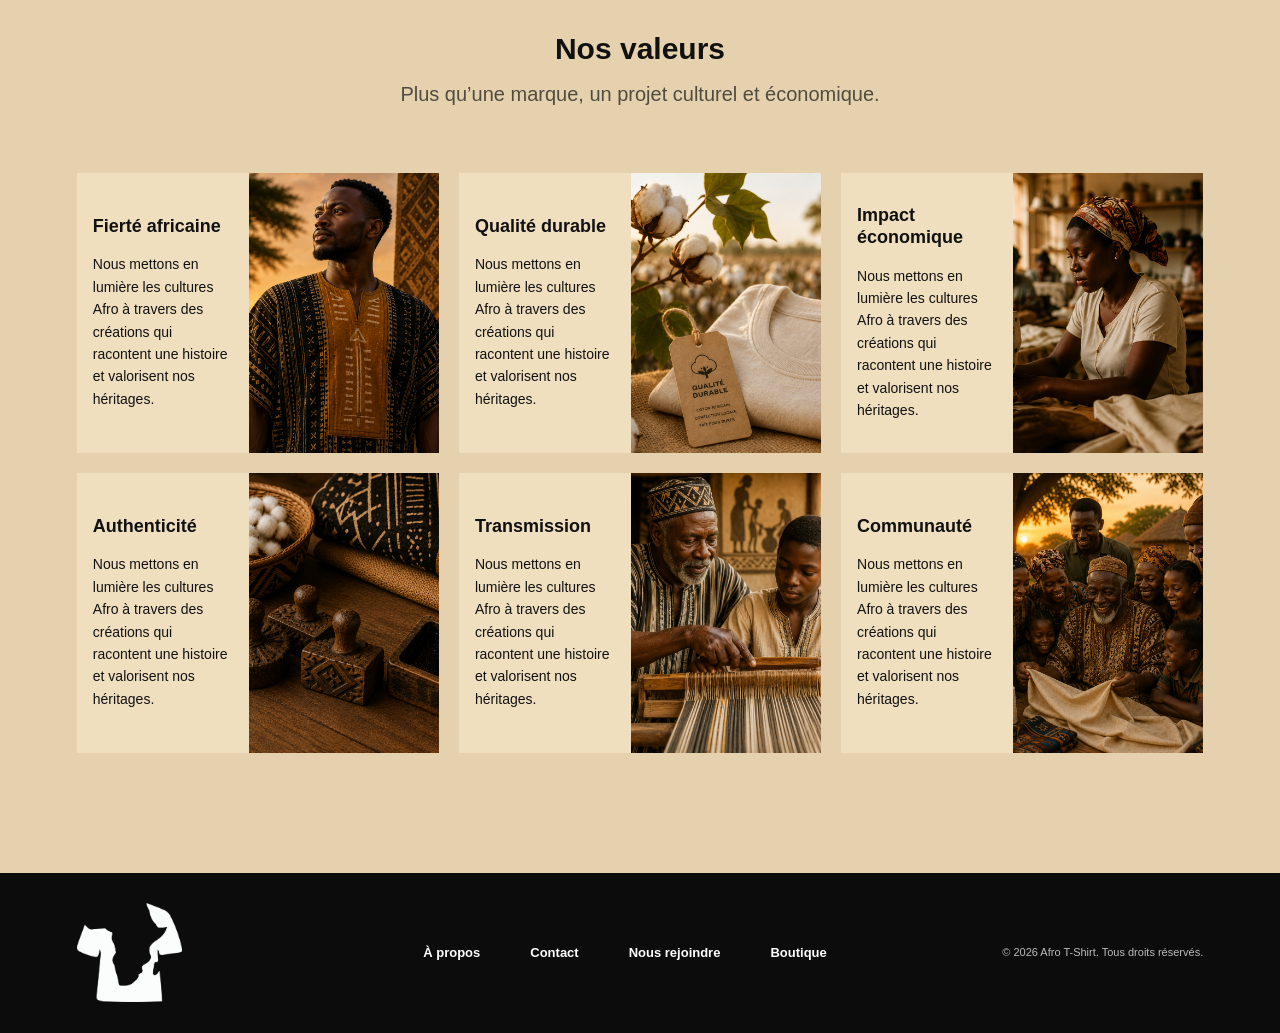
==== commit e35150fd: "fix: harmoniser les références Unicode des images À propos" ====
--- a/a-propos.html
+++ b/a-propos.html
@@ -109,14 +109,14 @@
                                 <h3>Fierté africaine</h3>
                                 <p>Nous mettons en lumière les cultures Afro à travers des créations qui racontent une histoire et valorisent nos héritages.</p>
                             </div>
-                            <img src="image/Fierté.png" alt="Homme portant une tenue à motifs africains." loading="lazy">
+                            <img src="image/Fierté.png" alt="Homme portant une tenue à motifs africains." loading="lazy">
                         </article>
                         <article class="about-value-card">
                             <div class="about-value-copy">
                                 <h3>Qualité durable</h3>
                                 <p>Nous mettons en lumière les cultures Afro à travers des créations qui racontent une histoire et valorisent nos héritages.</p>
                             </div>
-                            <img src="image/Qualité Durable.png" alt="T-shirt en coton accompagné de fleurs de coton." loading="lazy">
+                            <img src="image/Qualité Durable.png" alt="T-shirt en coton accompagné de fleurs de coton." loading="lazy">
                         </article>
                         <article class="about-value-card">
                             <div class="about-value-copy">
@@ -130,7 +130,7 @@
                                 <h3>Authenticité</h3>
                                 <p>Nous mettons en lumière les cultures Afro à travers des créations qui racontent une histoire et valorisent nos héritages.</p>
                             </div>
-                            <img src="image/Image_autenticité.png" alt="Coton, tissu à motifs et outils artisanaux." loading="lazy">
+                            <img src="image/Image_autenticité.png" alt="Coton, tissu à motifs et outils artisanaux." loading="lazy">
                         </article>
                         <article class="about-value-card">
                             <div class="about-value-copy">
@@ -144,7 +144,7 @@
                                 <h3>Communauté</h3>
                                 <p>Nous mettons en lumière les cultures Afro à travers des créations qui racontent une histoire et valorisent nos héritages.</p>
                             </div>
-                            <img src="image/image_communauté.png" alt="Groupe réuni autour de tissus et de créations textiles." loading="lazy">
+                            <img src="image/image_communauté.png" alt="Groupe réuni autour de tissus et de créations textiles." loading="lazy">
                         </article>
                     </div>
                 </div>
--- a/style.css
+++ b/style.css
@@ -139,7 +139,7 @@
     display: flex;
     align-items: center;
     justify-content: center;
-    background-image: url("image/accueil_hero.png");
+    background-image: url("image/Accueil_hero.png");
     background-size: cover;
     background-position: center;
     background-repeat: no-repeat;
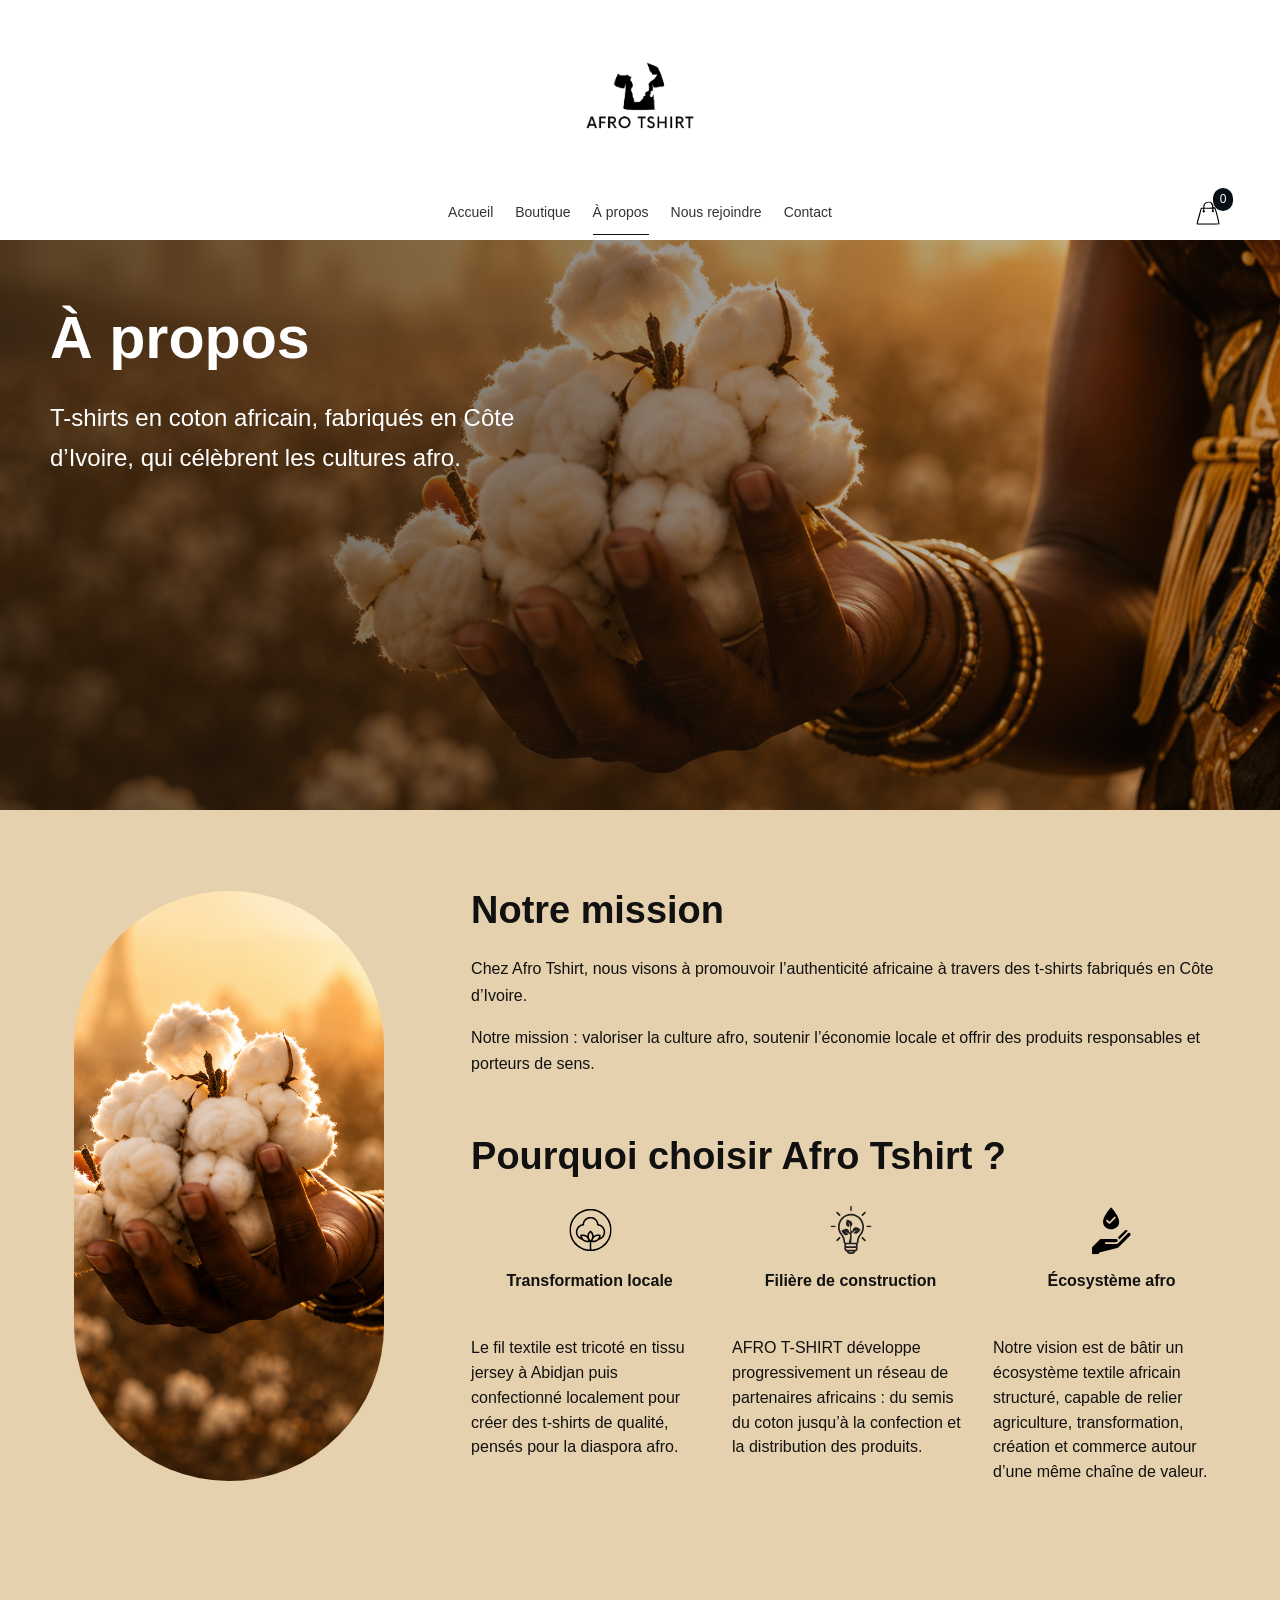
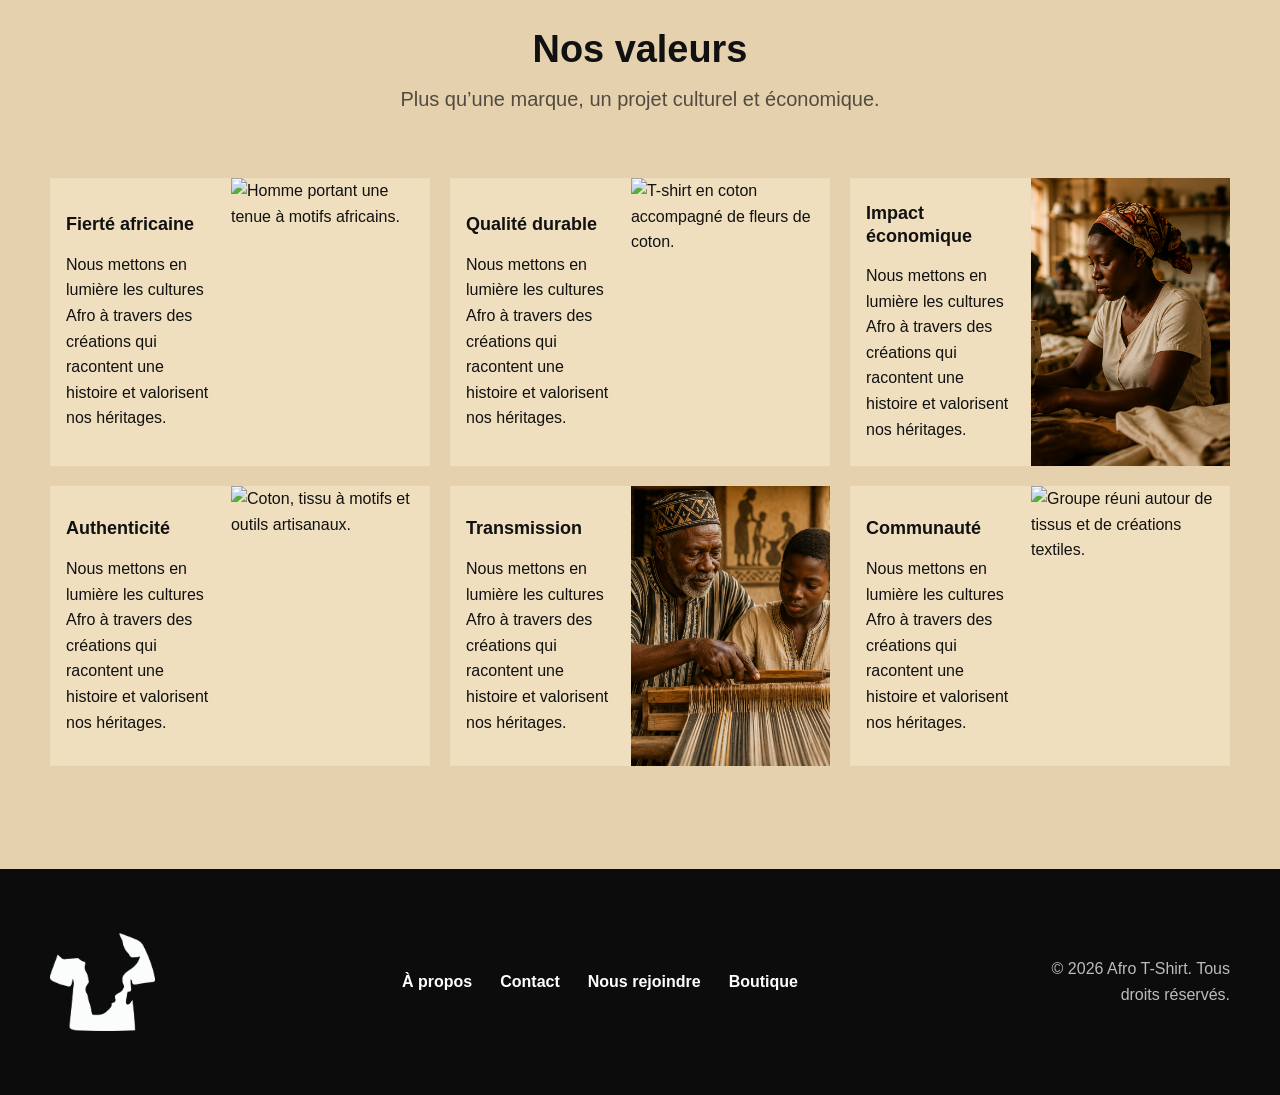
==== commit bbf31bdf: "feat finalisation boutique panier et responsive Afro T-shirt" ====
--- a/a-propos.html
+++ b/a-propos.html
@@ -6,8 +6,12 @@
         <title>À propos | Afro T-Shirt</title>
         <meta name="description" content="Découvrez la mission et les valeurs d’Afro Tshirt : valoriser les cultures afro et la fabrication en Côte d’Ivoire.">
         <link rel="stylesheet" href="style.css">
+        <script src="js/produits-data.js" defer></script>
+        <script src="js/panier.js" defer></script>
+        <script src="js/navigation.js" defer></script>
     </head>
     <body class="about-page">
+        <a class="skip-link" href="#contenu">Aller au contenu</a>
         <!-- En-tête -->
         <header class="header">
             <div class="header-logo">
@@ -15,11 +19,15 @@
                     <img
                         src="./image/Logo_afro-tshirt.png"
                         alt="Logo Afro T-Shirt"
-                        >
+                    >
                 </a>
             </div>
             <div class="header-navigation">
-                <nav class="nav" aria-label="Navigation principale">
+                <button class="menu-toggle" type="button" aria-expanded="false" aria-controls="navigation-principale" aria-label="Ouvrir le menu" hidden>
+                    <img src="icon_menu_mobile.svg" alt="" aria-hidden="true" width="24" height="24">
+                    <span>Menu</span>
+                </button>
+                <nav class="nav" id="navigation-principale" aria-label="Navigation principale">
                     <ul class="nav-list">
                         <li>
                             <a href="index.html">
@@ -49,15 +57,15 @@
                     </ul>
                 </nav>
                 <a
-                    href="boutique.html"
+                    href="panier.html"
                     class="cart-link"
-                    aria-label="Accéder au panier"
-                    >
-                    🛍
+                    aria-label="Voir le panier"
+                >
+                    <img src="image/panier_01.svg" alt="" aria-hidden="true" width="24" height="24">
                 </a>
             </div>
         </header>
-        <main>
+        <main id="contenu" tabindex="-1">
             <!-- Hero -->
             <section class="about-hero" aria-labelledby="about-title">
                 <div class="container">
@@ -109,14 +117,14 @@
                                 <h3>Fierté africaine</h3>
                                 <p>Nous mettons en lumière les cultures Afro à travers des créations qui racontent une histoire et valorisent nos héritages.</p>
                             </div>
-                            <img src="image/Fierté.png" alt="Homme portant une tenue à motifs africains." loading="lazy">
+                            <img src="image/Fierté.png" alt="Homme portant une tenue à motifs africains." loading="lazy">
                         </article>
                         <article class="about-value-card">
                             <div class="about-value-copy">
                                 <h3>Qualité durable</h3>
                                 <p>Nous mettons en lumière les cultures Afro à travers des créations qui racontent une histoire et valorisent nos héritages.</p>
                             </div>
-                            <img src="image/Qualité Durable.png" alt="T-shirt en coton accompagné de fleurs de coton." loading="lazy">
+                            <img src="image/Qualité Durable.png" alt="T-shirt en coton accompagné de fleurs de coton." loading="lazy">
                         </article>
                         <article class="about-value-card">
                             <div class="about-value-copy">
@@ -130,7 +138,7 @@
                                 <h3>Authenticité</h3>
                                 <p>Nous mettons en lumière les cultures Afro à travers des créations qui racontent une histoire et valorisent nos héritages.</p>
                             </div>
-                            <img src="image/Image_autenticité.png" alt="Coton, tissu à motifs et outils artisanaux." loading="lazy">
+                            <img src="image/Image_autenticité.png" alt="Coton, tissu à motifs et outils artisanaux." loading="lazy">
                         </article>
                         <article class="about-value-card">
                             <div class="about-value-copy">
@@ -144,7 +152,7 @@
                                 <h3>Communauté</h3>
                                 <p>Nous mettons en lumière les cultures Afro à travers des créations qui racontent une histoire et valorisent nos héritages.</p>
                             </div>
-                            <img src="image/image_communauté.png" alt="Groupe réuni autour de tissus et de créations textiles." loading="lazy">
+                            <img src="image/image_communauté.png" alt="Groupe réuni autour de tissus et de créations textiles." loading="lazy">
                         </article>
                     </div>
                 </div>
@@ -159,13 +167,13 @@
                         <img
                             src="./image/AFRO_TSHIRT_BL.png"
                             alt="Logo Afro T-Shirt"
-                            >
+                        >
                     </a>
                 </div>
                 <nav
                     class="footer-nav"
                     aria-label="Navigation pied de page"
-                    >
+                >
                     <ul>
                         <li>
                             <a href="a-propos.html" aria-current="page">
--- a/style.css
+++ b/style.css
@@ -11,6 +11,8 @@
 
 body {
     font-family: Arial, Helvetica, sans-serif;
+    font-size: 1rem;
+    line-height: 1.6;
     color: #111;
     background: #fff;
 }
@@ -30,54 +32,9 @@
 }
 
 .container {
-    width: min(1180px, 88%);
+    width: min(73.75rem, calc(100% - 2rem));
     margin: 0 auto;
-}
-
-/* Header */
-.header {
-    height: 240px;
-    display: flex;
-    flex-direction: column;
-    align-items: center;
-    background: #fff;
-}
-
-.header-logo {
-    height: 185px;
-    display: flex;
-    align-items: center;
-    justify-content: center;
-}
-
-.header-logo img {
-    width: 150px;
-    height: auto;
-}
-
-.header-navigation {
-    position: relative;
-    width: min(800px, 90%);
-    height: 55px;
-    display: flex;
-    align-items: center;
-    justify-content: center;
-}
-
-.nav-list {
-    display: flex;
-    align-items: center;
-    justify-content: center;
-    gap: 22px;
-}
-
-.nav-list a {
-    position: relative;
-    padding-bottom: 5px;
-    color: #333;
-    font-size: 13px;
-    font-weight: 400;
-}
+}/* Header */
 
 .nav-list a.active::after {
     content: "";
@@ -89,10 +46,146 @@
     background: #111;
 }
 
+/* Navigation : base mobile, présentation desktop à partir de 768 px. */
+.header {
+    display: flex;
+    flex-direction: column;
+    align-items: center;
+    background: #fff;
+}
+
+.header-logo {
+    min-height: 130px;
+    display: flex;
+    align-items: center;
+    justify-content: center;
+}
+
+.header-logo img {
+    width: 120px;
+    height: auto;
+}
+
+.header-navigation {
+    position: relative;
+    display: grid;
+    width: min(73.75rem, calc(100% - 2rem));
+    min-height: 64px;
+    padding: 10px 0;
+    grid-template-columns: minmax(0, 1fr) 44px;
+    align-items: center;
+    gap: 8px 16px;
+}
+
+.menu-toggle {
+    display: inline-flex;
+    align-items: center;
+    gap: 10px;
+    justify-self: start;
+    min-height: 44px;
+    padding: 8px;
+    border: 1px solid #bcbcbc;
+    border-radius: 6px;
+    font: inherit;
+    color: #111;
+    background: #fff;
+    cursor: pointer;
+}
+
+.menu-toggle[hidden],
+.nav[hidden] {
+    display: none;
+}
+
+.menu-toggle img {
+    width: 24px;
+    height: 24px;
+}
+
+.nav {
+    grid-column: 1 / -1;
+    min-width: 0;
+}
+
+.nav-list {
+    display: flex;
+    flex-direction: column;
+    padding: 8px 0;
+    gap: 6px;
+}
+
+.nav-list a {
+    position: relative;
+    display: inline-flex;
+    align-items: center;
+    min-height: 44px;
+    max-width: 100%;
+    padding: 8px 0;
+    font-size: 1rem;
+    color: #333;
+    line-height: 1.5;
+}
+
 .cart-link {
     position: absolute;
-    right: -170px;
-    font-size: 17px;
+    top: 10px;
+    right: 0;
+    display: inline-flex;
+    align-items: center;
+    justify-content: center;
+    width: 44px;
+    height: 44px;
+}
+
+.cart-link img {
+    width: 22px;
+    height: 22px;
+}
+
+@media (min-width: 768px) {
+    .header-logo {
+        min-height: 150px;
+    }
+
+    .header-logo img {
+        width: 150px;
+    }
+
+    .header-navigation {
+        display: flex;
+        justify-content: center;
+        min-height: 55px;
+        padding: 0 56px;
+    }
+
+    .nav-list {
+        flex-direction: row;
+        flex-wrap: wrap;
+        justify-content: center;
+        gap: 0 22px;
+        padding: 0;
+    }
+
+    .nav-list a {
+        font-size: 0.875rem;
+        padding-block: 8px;
+    }
+
+    .cart-link {
+        top: 50%;
+        transform: translateY(-50%);
+    }
+
+    .cart-link img {
+        width: 24px;
+        height: 24px;
+    }
+}
+
+@media (min-width: 1024px) {
+    .header-logo {
+        min-height: 185px;
+    }
 }
 
 /* Boutons */
@@ -100,13 +193,17 @@
     display: inline-flex;
     align-items: center;
     justify-content: center;
-    height: 54px;
+    min-height: 54px;
+    height: auto;
     padding: 0 22px;
     border: 1px solid transparent;
     border-radius: 6px;
-    font-size: 16px;
+    font-size: 1rem;
     font-weight: 400;
-    transition: 0.25s ease;
+    max-width: 100%;
+    padding-block: 12px;
+    text-align: center;
+    transition: transform 0.25s ease;
 }
 
 .btn:hover {
@@ -135,11 +232,11 @@
 /* Hero */
 .hero {
     position: relative;
-    height: 680px;
+    min-height: 680px;
     display: flex;
     align-items: center;
     justify-content: center;
-    background-image: url("image/Accueil_hero.png");
+    background-image: url("image/accueil_hero.png");
     background-size: cover;
     background-position: center;
     background-repeat: no-repeat;
@@ -150,7 +247,7 @@
 .hero-overlay {
     position: absolute;
     inset: 0;
-    background: rgba(35, 26, 19, 0.38);
+    background: rgba(20, 16, 12, 0.64);
 }
 
 .hero-content {
@@ -162,8 +259,7 @@
 
 .hero h1 {
     margin-bottom: 18px;
-    font-size: 64px;
-    line-height: 1;
+    line-height: 1.15;
     font-weight: 700;
     letter-spacing: 1px;
 }
@@ -171,7 +267,6 @@
 .hero-subtitle {
     margin-bottom: 32px;
     color: rgba(255, 255, 255, 0.9);
-    font-size: 16px;
 }
 
 .hero-buttons {
@@ -187,7 +282,7 @@
 /* Bien plus qu'un t-shirt */
 .manifesto {
     position: relative;
-    height: 535px;
+    min-height: 535px;
     display: flex;
     align-items: center;
     background-image: url("image/champ_coton.webp");
@@ -200,7 +295,7 @@
 .manifesto-overlay {
     position: absolute;
     inset: 0;
-    background: rgba(43, 28, 17, 0.48);
+    background: rgba(30, 22, 14, 0.64);
 }
 
 .manifesto-content {
@@ -211,10 +306,10 @@
 }
 
 .manifesto-content h2 {
-    width: 450px;
+    max-width: 100%;
+    width: 28.125rem;
     margin-bottom: 28px;
-    font-size: 55px;
-    line-height: 0.98;
+    line-height: 1.15;
     font-weight: 700;
 }
 
@@ -223,17 +318,18 @@
 }
 
 .manifesto-content p {
-    width: 410px;
+    width: min(25.625rem, 100%);
     margin-bottom: 28px;
     color: rgba(255, 255, 255, 0.92);
-    font-size: 16px;
+    font-size: 1rem;
     line-height: 1.35;
 }
 
 .manifesto .btn {
     width: 220px;
-    height: 54px;
-    font-size: 13px;
+    min-height: 54px;
+    height: auto;
+    font-size: 1rem;
 }
 
 /* Comment ça marche */
@@ -246,15 +342,13 @@
 }
 
 .how-it-works .container {
-    width: 1180px;
-    max-width: 90%;
+    width: min(73.75rem, 90%);
     margin: 0 auto;
 }
 
 .section-title {
     margin-bottom: 28px;
     text-align: center;
-    font-size: 30px;
     font-weight: 700;
 }
 
@@ -288,7 +382,7 @@
 .step-card-content h3 {
     margin: 0 0 5px;
     color: #ead3aa;
-    font-size: 17px;
+    font-size: 1.0625rem;
     font-weight: 600;
 }
 
@@ -296,13 +390,13 @@
     max-width: 210px;
     margin: 0 auto;
     color: #ffffff;
-    font-size: 13px;
+    font-size: 1rem;
     line-height: 1.3;
 }
 
 /* Rejoignez le mouvement */
 .final-cta {
-    height: 250px;
+    min-height: 250px;
     display: flex;
     align-items: center;
     background: #ead3aa;
@@ -317,13 +411,12 @@
 
 .final-cta-content h2 {
     margin-bottom: 5px;
-    font-size: 36px;
     line-height: 1;
     font-weight: 700;
 }
 
 .final-cta-content p {
-    font-size: 15px;
+    font-size: 1rem;
 }
 
 .final-cta-buttons {
@@ -334,13 +427,14 @@
 
 .final-cta-buttons .btn {
     width: 100%;
-    height: 40px;
-    font-size: 13px;
+    min-height: 44px;
+    height: auto;
+    font-size: 1rem;
 }
 
 /* Footer */
 .footer {
-    height: 160px;
+    min-height: 160px;
     display: flex;
     align-items: center;
     background: #0c0c0c;
@@ -349,7 +443,7 @@
 
 .footer-container {
     display: grid;
-    grid-template-columns: 220px 1fr 250px;
+    grid-template-columns: 140px minmax(0, 1fr) 220px;
     align-items: center;
     gap: 30px;
 }
@@ -363,12 +457,12 @@
     display: flex;
     align-items: center;
     justify-content: center;
-    gap: 50px;
+    gap: 28px;
 }
 
 .footer-nav a {
     color: #fff;
-    font-size: 13px;
+    font-size: 1rem;
     font-weight: 600;
 }
 
@@ -378,37 +472,21 @@
 
 .footer-copyright p {
     color: #bcbcbc;
-    font-size: 11px;
+    font-size: 1rem;
 }
 
 /* Tablette */
-@media (max-width: 1000px) {
-    .header {
-        height: auto;
-    }
-
-    .header-logo {
-        height: 150px;
-    }
-
-    .header-navigation {
-        height: 60px;
-    }
-
-    .cart-link {
-        right: 0;
-    }
+@media (max-width: 1023px) {
 
     .hero {
-        height: 580px;
+        min-height: 580px;
     }
 
     .hero h1 {
-        font-size: 52px;
     }
 
     .manifesto {
-        height: 500px;
+        min-height: 500px;
     }
 
     .how-it-works {
@@ -421,64 +499,29 @@
     }
 
     .final-cta {
-        height: auto;
+        
         padding: 60px 0;
     }
 
     .footer {
-        height: auto;
+        
         padding: 40px 0;
     }
 
 }
 
 /* Mobile */
-@media (max-width: 700px) {
-    .header-logo {
-        height: 130px;
-    }
-
-    .header-logo img {
-        width: 120px;
-    }
-
-    .header-navigation {
-        width: 100%;
-        padding: 0 20px;
-    }
-
-    .nav {
-        width: 100%;
-        overflow-x: auto;
-    }
-
-    .nav-list {
-        justify-content: flex-start;
-        gap: 18px;
-        padding-right: 50px;
-    }
-
-    .nav-list a {
-        white-space: nowrap;
-        font-size: 11px;
-    }
-
-    .cart-link {
-        right: 15px;
-        background: #fff;
-    }
+@media (max-width: 767px) {
 
     .hero {
-        height: 500px;
+        min-height: 500px;
         padding: 40px 20px;
     }
 
     .hero h1 {
-        font-size: 42px;
     }
 
     .hero-subtitle {
-        font-size: 14px;
     }
 
     .hero-buttons {
@@ -491,7 +534,7 @@
     }
 
     .manifesto {
-        height: 520px;
+        min-height: 520px;
         background-position: 65% center;
     }
 
@@ -501,7 +544,6 @@
 
     .manifesto-content h2 {
         width: 100%;
-        font-size: 42px;
     }
 
     .manifesto-content p {
@@ -562,31 +604,30 @@
     min-height: 570px;
     padding: 65px 0;
     color: #fff;
-    background: linear-gradient(90deg, rgba(35, 23, 10, 0.58), rgba(35, 23, 10, 0.04)), url("image/Main_de_coton.png") center 48% / cover no-repeat;
+    background: linear-gradient(90deg, rgba(35, 23, 10, 0.76), rgba(35, 23, 10, 0.18)), url("image/Main_de_coton.png") center 48% / cover no-repeat;
 }
 
 .about-hero h1 {
     margin-bottom: 28px;
-    font-size: clamp(42px, 5vw, 64px);
     line-height: 1.1;
 }
 
 .about-hero p {
     max-width: 490px;
-    font-size: 24px;
+    font-size: 1.5rem;
     line-height: 1.65;
 }
 
 /* À propos : mission */
 .about-mission {
-    padding: 90px 0 70px;
+    padding: clamp(3rem, 6vw, 5.625rem) 0;
 }
 
 .about-mission-layout {
     display: grid;
     grid-template-columns: minmax(220px, 0.8fr) minmax(0, 1.7fr);
     align-items: center;
-    gap: 90px;
+    gap: clamp(2rem, 5vw, 5.625rem);
 }
 
 .about-mission-photo {
@@ -601,14 +642,13 @@
 
 .about-mission-copy h2,
 .about-values h2 {
-    font-size: 30px;
     line-height: 1.25;
     margin-bottom: 22px;
 }
 
 .about-mission-copy > p {
     margin-bottom: 16px;
-    font-size: 16px;
+    font-size: 1rem;
     line-height: 1.65;
 }
 
@@ -631,18 +671,18 @@
     margin-bottom: 22px;
     min-height: 44px;
     text-align: center;
-    font-size: 16px;
+    font-size: 1rem;
     line-height: 1.35;
 }
 
 .about-reason p {
-    font-size: 14px;
+    font-size: 1rem;
     line-height: 1.55;
 }
 
 /* À propos : valeurs */
 .about-values {
-    padding: 70px 0 120px;
+    padding: clamp(2.5rem, 5vw, 4.375rem) 0 clamp(3rem, 8vw, 7.5rem);
 }
 
 .about-values-heading {
@@ -656,7 +696,7 @@
 }
 
 .about-values-heading p {
-    font-size: 20px;
+    font-size: 1.25rem;
     line-height: 1.4;
     color: #514b40;
 }
@@ -669,7 +709,7 @@
 
 .about-value-card {
     display: grid;
-    grid-template-columns: 1fr 1.1fr;
+    grid-template-columns: minmax(0, 1fr) minmax(0, 1.1fr);
     min-width: 0;
     background: #efdfbf;
 }
@@ -681,13 +721,13 @@
 
 .about-value-copy h3 {
     margin-bottom: 16px;
-    font-size: 18px;
+    font-size: 1.125rem;
     line-height: 1.25;
     overflow-wrap: anywhere;
 }
 
 .about-value-copy p {
-    font-size: 14px;
+    font-size: 1rem;
     line-height: 1.6;
 }
 
@@ -699,7 +739,7 @@
 }
 
 /* À propos : tablette */
-@media (max-width: 1000px) {
+@media (max-width: 1023px) {
     .about-mission-layout {
         grid-template-columns: minmax(180px, 0.7fr) minmax(0, 1.7fr);
         gap: 35px;
@@ -713,27 +753,10 @@
         grid-template-columns: repeat(2, minmax(0, 1fr));
     }
 
-    .about-page .footer-container {
-        grid-template-columns: 100px 1fr;
-    }
-
-    .about-page .footer-nav ul {
-        flex-wrap: wrap;
-        gap: 20px;
-    }
-
-    .about-page .footer-copyright {
-        grid-column: 1 / -1;
-        text-align: center;
-    }
-
-    .about-page .cart-link {
-        right: 0;
-    }
 }
 
 /* À propos : mobile */
-@media (max-width: 700px) {
+@media (max-width: 767px) {
     .about-hero {
         min-height: 460px;
         padding: 50px 0;
@@ -742,7 +765,7 @@
 
     .about-hero p {
         max-width: 340px;
-        font-size: 20px;
+        font-size: 1.25rem;
     }
 
     .about-mission {
@@ -772,7 +795,7 @@
     .about-reason p {
         max-width: 360px;
         margin: 0 auto;
-        font-size: 16px;
+        font-size: 1rem;
     }
 
     .about-values {
@@ -792,13 +815,6 @@
         padding: 20px 14px;
     }
 
-    .about-page .footer-container {
-        grid-template-columns: 1fr;
-    }
-
-    .about-page .cart-link {
-        right: 15px;
-    }
 }
 
 /* Boutique : bannière et catalogue */
@@ -827,7 +843,7 @@
     padding-bottom: 18px;
     margin-bottom: 16px;
     border-bottom: 1px solid #111;
-    font-size: 22px;
+    font-size: 1.375rem;
 }
 
 .boutique-categories {
@@ -863,7 +879,6 @@
 }
 
 .boutique-catalogue h1 {
-    font-size: clamp(30px, 3.5vw, 44px);
     line-height: 1.2;
     margin-bottom: 32px;
 }
@@ -889,7 +904,7 @@
 }
 
 .boutique-note {
-    font-size: 14px;
+    font-size: 1rem;
     line-height: 1.5;
     margin: 18px 0;
     color: #595959;
@@ -925,14 +940,14 @@
 }
 
 .boutique-card h2 {
-    font-size: 18px;
+    font-size: 1.125rem;
     line-height: 1.4;
     margin-bottom: 12px;
 }
 
 .boutique-price {
     margin-bottom: 18px;
-    font-size: 16px;
+    font-size: 1rem;
 }
 
 .boutique-price del {
@@ -949,13 +964,8 @@
     color: #595959;
     background: #fff;
     font: inherit;
-    font-size: 14px;
-    cursor: not-allowed;
-}
-
-.boutique-page :is(a, button, select):focus-visible {
-    outline: 3px solid #245ca6;
-    outline-offset: 4px;
+    font-size: 1rem;
+    cursor: pointer;
 }
 
 .boutique-sr-only {
@@ -975,28 +985,6 @@
         grid-template-columns: repeat(3, minmax(0, 1fr));
     }
 
-    .boutique-page .cart-link {
-        right: 0;
-    }
-
-    .boutique-page .footer-container {
-        grid-template-columns: 100px 1fr;
-    }
-
-    .boutique-page .footer-nav ul {
-        flex-wrap: wrap;
-        gap: 20px;
-    }
-
-    .boutique-page .footer-copyright {
-        grid-column: 1 / -1;
-        text-align: center;
-    }
-
-    .boutique-page .footer {
-        height: auto;
-        padding: 40px 0;
-    }
 }
 
 @media (max-width: 900px) {
@@ -1010,7 +998,7 @@
     }
 }
 
-@media (max-width: 700px) {
+@media (max-width: 767px) {
     .boutique-hero img {
         object-position: 60% center;
     }
@@ -1031,13 +1019,6 @@
         height: 210px;
     }
 
-    .boutique-page .footer-container {
-        grid-template-columns: 1fr;
-    }
-
-    .boutique-page .cart-link {
-        right: 15px;
-    }
 }
 
 @media (max-width: 400px) {
@@ -1056,14 +1037,13 @@
     align-items: center;
     min-height: 680px;
     padding: 85px 0;
-    background: linear-gradient(rgba(0, 0, 0, 0.58), rgba(0, 0, 0, 0.58)), url("image/hero_scan_leopad.png") center / cover no-repeat;
+    background: linear-gradient(rgba(0, 0, 0, 0.68), rgba(0, 0, 0, 0.68)), url("image/hero_scan_leopad.png") center / cover no-repeat;
     color: #fff;
     text-align: center;
 }
 
 .rejoindre-hero h1 {
     margin-bottom: 24px;
-    font-size: clamp(38px, 4.8vw, 64px);
     line-height: 1.15;
 }
 
@@ -1074,7 +1054,7 @@
 }
 
 .rejoindre-hero p {
-    font-size: 22px;
+    font-size: 1.375rem;
     line-height: 1.6;
 }
 
@@ -1121,16 +1101,11 @@
     text-underline-offset: 4px;
 }
 
-.rejoindre-page a:focus-visible {
-    outline: 3px solid #b96b13;
-    outline-offset: 5px;
-}
-
 /* Nous rejoindre : offres et affiliation */
 .rejoindre-textile,
 .rejoindre-affiliation,
 .rejoindre-profiles {
-    padding: 75px 0;
+    padding: clamp(3rem, 6vw, 4.6875rem) 0;
     text-align: center;
     scroll-margin-top: 24px;
 }
@@ -1144,14 +1119,14 @@
 .rejoindre-profiles h2,
 .rejoindre-contact h2 {
     margin-bottom: 22px;
-    font-size: clamp(28px, 3vw, 38px);
+    font-size: clamp(1.75rem, 3vw, 2.375rem);
     line-height: 1.25;
 }
 
 .rejoindre-subtitle {
     max-width: 900px;
     margin: 0 auto 42px;
-    font-size: 18px;
+    font-size: 1.125rem;
     line-height: 1.6;
 }
 
@@ -1170,14 +1145,14 @@
 
 .rejoindre-textile-card figcaption {
     margin-top: 18px;
-    font-size: 18px;
+    font-size: 1.125rem;
     line-height: 1.5;
 }
 
 .rejoindre-professional-note {
     margin-top: 16px;
     color: #595959;
-    font-size: 14px;
+    font-size: 1rem;
     line-height: 1.5;
 }
 
@@ -1207,7 +1182,7 @@
 
 .rejoindre-benefit h3 {
     margin: 18px 0 10px;
-    font-size: 22px;
+    font-size: 1.375rem;
 }
 
 .rejoindre-benefit p {
@@ -1245,7 +1220,7 @@
     position: absolute;
     inset: 0;
     content: "";
-    background: linear-gradient(transparent 15%, rgba(0, 0, 0, 0.88));
+    background: linear-gradient(rgba(0, 0, 0, 0.12), rgba(0, 0, 0, 0.72) 45%, rgba(0, 0, 0, 0.9));
     z-index: -1;
 }
 
@@ -1256,7 +1231,7 @@
 
 .rejoindre-profile h3 {
     margin-bottom: 8px;
-    font-size: 22px;
+    font-size: 1.375rem;
     color: #e5d1ad;
 }
 
@@ -1288,7 +1263,7 @@
 
 .rejoindre-contact-details h3 {
     margin-bottom: 20px;
-    font-size: 24px;
+    font-size: 1.5rem;
 }
 
 .rejoindre-contact address {
@@ -1304,32 +1279,8 @@
 }
 
 /* Nous rejoindre : tablette et mobile */
-@media (max-width: 1100px) {
-    .rejoindre-page .cart-link {
-        right: 0;
-    }
-
-    .rejoindre-page .footer {
-        height: auto;
-        padding: 40px 0;
-    }
-
-    .rejoindre-page .footer-container {
-        grid-template-columns: 100px 1fr;
-    }
-
-    .rejoindre-page .footer-nav ul {
-        flex-wrap: wrap;
-        gap: 20px;
-    }
-
-    .rejoindre-page .footer-copyright {
-        grid-column: 1 / -1;
-        text-align: center;
-    }
-}
-
-@media (max-width: 1000px) {
+
+@media (max-width: 1023px) {
     .rejoindre-textile-grid,
     .rejoindre-benefits-grid,
     .rejoindre-profiles-grid {
@@ -1341,14 +1292,14 @@
     }
 }
 
-@media (max-width: 700px) {
+@media (max-width: 767px) {
     .rejoindre-hero {
         min-height: 560px;
         padding: 60px 0;
     }
 
     .rejoindre-hero p {
-        font-size: 18px;
+        font-size: 1.125rem;
     }
 
     .rejoindre-hero-buttons {
@@ -1374,13 +1325,6 @@
         text-align: left;
     }
 
-    .rejoindre-page .footer-container {
-        grid-template-columns: 1fr;
-    }
-
-    .rejoindre-page .cart-link {
-        right: 15px;
-    }
 }
 
 /* Contact : contenu et formulaire */
@@ -1404,12 +1348,11 @@
 .contact-intro h1 {
     margin-bottom: 20px;
     color: #e5d1ad;
-    font-size: clamp(34px, 3.5vw, 48px);
     line-height: 1.2;
 }
 
 .contact-intro p {
-    font-size: 18px;
+    font-size: 1.125rem;
     line-height: 1.65;
 }
 
@@ -1432,7 +1375,9 @@
     line-height: 1.5;
 }
 
-.contact-field input {
+.contact-field input,
+.contact-field select,
+.contact-field textarea {
     display: block;
     width: 100%;
     min-width: 0;
@@ -1445,16 +1390,35 @@
     font: inherit;
 }
 
-.contact-field input::placeholder {
+.contact-field input::placeholder,
+.contact-field textarea::placeholder {
     color: #626870;
     opacity: 1;
 }
 
-.contact-field input[type="tel"] {
-    min-height: 90px;
-}
-
-.contact-field input[aria-invalid="true"] {
+.contact-form[hidden] {
+    display: none;
+}
+
+.contact-form fieldset {
+    min-width: 0;
+    border: 0;
+}
+
+.contact-form-legend {
+    padding: 0;
+    margin-bottom: 20px;
+    font-size: 1.25rem;
+    font-weight: 700;
+    line-height: 1.4;
+}
+
+.contact-field textarea {
+    resize: vertical;
+    min-height: 140px;
+}
+
+.contact-field [aria-invalid="true"] {
     border: 2px solid #a52222;
 }
 
@@ -1477,15 +1441,10 @@
     cursor: not-allowed;
 }
 
-.contact-page :is(a, button, input):focus-visible {
-    outline: 3px solid #ae6710;
-    outline-offset: 4px;
-}
-
 .contact-required,
 .contact-demo {
     color: #515761;
-    font-size: 14px;
+    font-size: 1rem;
     line-height: 1.5;
 }
 
@@ -1506,7 +1465,7 @@
 .contact-error {
     margin-top: 6px;
     color: #a52222;
-    font-size: 14px;
+    font-size: 1rem;
     line-height: 1.5;
 }
 
@@ -1518,50 +1477,22 @@
 /* Contact : zone photo sous le formulaire */
 .contact-photo {
     grid-column: 1 / -1;
-    margin-top: -100px;
+    margin-top: 32px;
     min-height: 390px;
     border-radius: 28px;
     overflow: hidden;
 }
 
-.contact-photo-placeholder {
-    display: flex;
-    align-items: flex-end;
-    justify-content: center;
-    padding: 40px 24px;
-    border: 1px solid #516570;
-    background: #223640;
-    color: #fff;
-    text-align: center;
+.contact-photo img {
+    width: 100%;
+    height: 390px;
+    object-fit: cover;
+    object-position: center;
 }
 
 /* Contact : tablette et mobile */
-@media (max-width: 1100px) {
-    .contact-page .cart-link {
-        right: 0;
-    }
-
-    .contact-page .footer {
-        height: auto;
-        padding: 40px 0;
-    }
-
-    .contact-page .footer-container {
-        grid-template-columns: 100px 1fr;
-    }
-
-    .contact-page .footer-nav ul {
-        flex-wrap: wrap;
-        gap: 20px;
-    }
-
-    .contact-page .footer-copyright {
-        grid-column: 1 / -1;
-        text-align: center;
-    }
-}
-
-@media (max-width: 800px) {
+
+@media (max-width: 1023px) {
     .contact-layout {
         grid-template-columns: 1fr;
         gap: 30px;
@@ -1575,9 +1506,13 @@
         margin-top: 0;
         min-height: 270px;
     }
-}
-
-@media (max-width: 700px) {
+
+    .contact-photo img {
+        height: 270px;
+    }
+}
+
+@media (max-width: 767px) {
     .contact-main {
         padding: 40px 0 50px;
     }
@@ -1586,11 +1521,701 @@
         padding: 24px 20px;
     }
 
-    .contact-page .footer-container {
+}
+
+/* Accessibilité commune */
+:where(a, button, input, select, textarea):focus-visible {
+    outline: 3px solid #245ca6;
+    outline-offset: 3px;
+    box-shadow: 0 0 0 3px #fff;
+}
+
+.skip-link {
+    position: absolute;
+    left: 16px;
+    top: 12px;
+    z-index: 10;
+    padding: 12px 18px;
+    background: #fff;
+    color: #111;
+    transform: translateY(-200%);
+}
+
+.skip-link:focus {
+    transform: translateY(0);
+}
+
+main:focus {
+    outline: none;
+}
+
+/* Composants communs : tablette et mobile */
+@media (max-width: 1100px) {
+    .footer {
+        
+        padding: 40px 0;
+    }
+
+    .footer-container {
+        grid-template-columns: 100px minmax(0, 1fr);
+    }
+
+    .footer-nav ul {
+        flex-wrap: wrap;
+        gap: 20px;
+    }
+
+    .footer-copyright {
+        grid-column: 1 / -1;
+        text-align: center;
+    }
+}
+
+@media (max-width: 767px) {
+
+    .footer-container {
         grid-template-columns: 1fr;
     }
 
-    .contact-page .cart-link {
-        right: 15px;
-    }
-}
+    .hero,
+    .manifesto {
+        height: auto;
+        min-height: 500px;
+        padding: 50px 20px;
+    }
+
+    .hero-buttons .btn {
+        min-width: 0;
+        width: min(250px, 100%);
+        min-height: 54px;
+        height: auto;
+        padding: 12px 18px;
+    }
+
+    .manifesto-content {
+        width: 100%;
+    }
+
+    .about-value-card {
+        grid-template-columns: minmax(0, 1fr) minmax(0, 1.1fr);
+    }
+}
+
+@media (prefers-reduced-motion: reduce) {
+    html {
+        scroll-behavior: auto;
+    }
+
+    .btn {
+        transition: none;
+    }
+
+    .btn:hover {
+        transform: none;
+    }
+}
+
+/* Boutique : liens vers les fiches */
+.boutique-product-link {
+    display: block;
+    width: 100%;
+}
+
+.boutique-card h2 a:hover,
+.produit-related-link:hover h3 {
+    text-decoration: underline;
+    text-underline-offset: 5px;
+}
+
+/* Produit : fiche et galerie */
+.produit-main {
+    padding: 35px 0 85px;
+    background: #fff;
+}
+
+.produit-breadcrumb ol {
+    display: flex;
+    flex-wrap: wrap;
+    gap: 10px;
+    margin-bottom: 40px;
+    padding: 0;
+    list-style: none;
+    color: #515761;
+    font-size: 0.875rem;
+    line-height: 1.6;
+}
+
+.produit-breadcrumb li + li::before {
+    content: "/";
+    margin-right: 10px;
+}
+
+.produit-breadcrumb a:hover {
+    text-decoration: underline;
+}
+
+.produit-layout {
+    display: grid;
+    grid-template-columns: minmax(0, 1.1fr) minmax(0, 1fr);
+    align-items: center;
+    gap: 65px;
+}
+
+.produit-gallery {
+    padding: 35px;
+    border-radius: 20px;
+    background: #f6f3ed;
+}
+
+.produit-main-image {
+    display: block;
+    width: 100%;
+    height: 520px;
+    object-fit: contain;
+}
+
+.produit-placeholder {
+    display: flex;
+    align-items: center;
+    justify-content: center;
+    padding: 25px;
+    border: 1px dashed #8c867b;
+    border-radius: 12px;
+    color: #514b40;
+    text-align: center;
+    background: #f6f3ed;
+}
+
+.produit-eyebrow {
+    margin-bottom: 18px;
+    font-size: 1rem;
+    font-weight: 700;
+    letter-spacing: 2px;
+    color: #605644;
+}
+
+.produit-information h1 {
+    margin-bottom: 25px;
+    line-height: 1.15;
+    overflow-wrap: anywhere;
+}
+
+.produit-price {
+    margin-bottom: 28px;
+    font-size: 1.75rem;
+}
+
+.produit-price del {
+    margin-right: 12px;
+    font-size: 1.25rem;
+    color: #626870;
+}
+
+.produit-description,
+.produit-specifications {
+    margin-bottom: 25px;
+    line-height: 1.7;
+}
+
+.produit-specifications h2 {
+    margin-bottom: 15px;
+    font-size: 1.375rem;
+}
+
+.produit-specifications dt {
+    margin-top: 12px;
+    font-weight: 700;
+}
+
+.produit-notice {
+    margin-bottom: 30px;
+    padding: 18px;
+    border-left: 3px solid #c7aa77;
+    background: #f6f3ed;
+    color: #514b40;
+    line-height: 1.6;
+}
+
+.produit-back {
+    max-width: 100%;
+    height: auto;
+    min-height: 54px;
+    padding-top: 12px;
+    padding-bottom: 12px;
+    text-align: center;
+}
+
+.produit-layout-empty {
+    grid-template-columns: 1fr;
+    max-width: 720px;
+}
+
+/* Produit : autres modèles */
+.produit-related {
+    margin-top: 80px;
+    padding-top: 45px;
+    border-top: 1px solid #ddd7cb;
+}
+
+.produit-related > h2 {
+    margin-bottom: 30px;
+    font-size: 1.75rem;
+    line-height: 1.3;
+}
+
+.produit-related-grid {
+    display: grid;
+    grid-template-columns: repeat(4, minmax(0, 1fr));
+    gap: 24px;
+}
+
+.produit-related-link {
+    display: block;
+    height: 100%;
+    text-align: center;
+}
+
+.produit-related-image {
+    width: 100%;
+    height: 230px;
+    margin-bottom: 18px;
+    object-fit: contain;
+}
+
+.produit-related-link h3 {
+    font-size: 1.125rem;
+    line-height: 1.4;
+}
+
+/* Produit : tablette et mobile */
+@media (max-width: 1023px) {
+    .produit-layout {
+        gap: 30px;
+    }
+
+    .produit-gallery {
+        padding: 20px;
+    }
+
+    .produit-main-image {
+        height: 400px;
+    }
+
+    .produit-related-grid {
+        grid-template-columns: repeat(2, minmax(0, 1fr));
+    }
+}
+
+@media (max-width: 767px) {
+    .produit-layout {
+        grid-template-columns: 1fr;
+    }
+
+    .produit-main-image {
+        height: 340px;
+    }
+
+    .produit-related {
+        margin-top: 50px;
+    }
+
+    .produit-related-image {
+        height: 170px;
+    }
+}
+
+@media (max-width: 400px) {
+    .produit-related-grid {
+        grid-template-columns: 1fr;
+    }
+}
+
+/* Panier V1 : compteur et gestion locale */
+.cart-count {
+    position: absolute;
+    right: -3px;
+    top: -3px;
+    min-width: 20px;
+    padding: 2px 4px;
+    border-radius: 12px;
+    background: #071017;
+    color: #fff;
+    font-size: 0.75rem;
+    text-align: center;
+}
+
+.cart-storage-note {
+    padding: 16px;
+    background: #fff0cf;
+    color: #33270f;
+    line-height: 1.5;
+}
+
+.produit-add {
+    margin: 0 12px 18px 0;
+    cursor: pointer;
+}
+
+.panier-main {
+    padding: 50px 0 80px;
+}
+
+.panier-main h1 {
+    margin-bottom: 24px;
+}
+
+.panier-demo,
+.panier-checkout,
+.panier-receipt {
+    padding: 24px;
+    border-radius: 16px;
+    background: #f6f3ed;
+    line-height: 1.6;
+    margin-bottom: 28px;
+}
+
+.panier-help {
+    margin: 20px 0;
+    line-height: 1.6;
+}
+
+.panier-layout {
+    display: grid;
+    grid-template-columns: minmax(0, 1.7fr) minmax(0, 1fr);
+    gap: 40px;
+    align-items: start;
+    margin-bottom: 32px;
+}
+
+.panier-item {
+    display: grid;
+    grid-template-columns: 120px minmax(0, 1fr);
+    gap: 24px;
+    padding: 24px 0;
+    border-bottom: 1px solid #ddd7cb;
+    line-height: 1.6;
+}
+
+.panier-item img {
+    width: 100%;
+    height: 150px;
+    object-fit: contain;
+}
+
+.panier-item h2 {
+    font-size: 1.3125rem;
+    margin-bottom: 12px;
+}
+
+.panier-item label {
+    display: block;
+    margin-top: 14px;
+}
+
+.panier-item input {
+    width: 90px;
+    max-width: 100%;
+    min-height: 44px;
+    padding: 8px;
+    font: inherit;
+    border: 1px solid #666;
+    border-radius: 6px;
+}
+
+.panier-item input[aria-invalid="true"] {
+    border: 2px solid #a52222;
+}
+
+.panier-summary {
+    padding: 24px;
+    border-radius: 16px;
+    background: #e5d1ad;
+    line-height: 1.6;
+}
+
+.panier-summary p,
+.panier-checkout p,
+.panier-receipt p {
+    margin: 16px 0;
+}
+
+.panier-main .btn {
+    max-width: 100%;
+    height: auto;
+    min-height: 54px;
+    padding-top: 12px;
+    padding-bottom: 12px;
+    cursor: pointer;
+    text-align: center;
+}
+
+.panier-main .btn:disabled {
+    opacity: 0.65;
+    cursor: not-allowed;
+}
+
+.panier-link-button {
+    display: inline-block;
+    min-height: 44px;
+    padding: 10px 0;
+    border: 0;
+    background: transparent;
+    color: #111;
+    font: inherit;
+    text-decoration: underline;
+    cursor: pointer;
+}
+
+.panier-link-button:disabled {
+    cursor: not-allowed;
+    color: #595959;
+}
+
+.panier-checkout ul,
+.panier-receipt ul {
+    padding-left: 20px;
+    list-style: disc;
+}
+
+.panier-back {
+    display: inline-block;
+    padding: 12px 0;
+    text-decoration: underline;
+}
+
+@media (max-width: 1023px) {
+    .panier-layout {
+        grid-template-columns: 1fr;
+        gap: 24px;
+    }
+}
+
+@media (max-width: 400px) {
+    .panier-item {
+        grid-template-columns: 80px minmax(0, 1fr);
+        gap: 16px;
+    }
+}
+
+/* Échelle fluide : rem respecte la taille de texte choisie par l’utilisateur. */
+:root {
+    --titre-grand: clamp(2rem, 1.3rem + 3vw, 4rem);
+    --titre-section: clamp(1.75rem, 1.25rem + 1.4vw, 2.375rem);
+    --titre-carte: clamp(1.125rem, 1rem + 0.4vw, 1.375rem);
+}
+
+button,
+input,
+select,
+textarea {
+    font-family: inherit;
+}
+
+:where(main h1) {
+    font-size: var(--titre-grand);
+    line-height: 1.2;
+}
+
+:where(main h2) {
+    font-size: var(--titre-section);
+    line-height: 1.3;
+}
+
+:where(main h3) {
+    font-size: var(--titre-carte);
+    line-height: 1.4;
+}
+
+:where(main p, main h1, main h2, main h3, label, legend, figcaption, li) {
+    overflow-wrap: anywhere;
+}
+
+:where(main section, main article, main aside, main form, main fieldset, .container > div) {
+    min-width: 0;
+}
+
+.hero h1,
+.about-hero h1,
+.rejoindre-hero h1 {
+    font-size: var(--titre-grand);
+}
+
+.manifesto-content h2 {
+    font-size: clamp(2rem, 1.25rem + 2.5vw, 3.4375rem);
+}
+
+.section-title,
+.final-cta-content h2,
+.about-mission-copy h2,
+.about-values h2 {
+    font-size: var(--titre-section);
+}
+
+.boutique-catalogue h1,
+.produit-information h1,
+.contact-intro h1,
+.panier-main h1 {
+    font-size: clamp(2rem, 1.25rem + 2.5vw, 3rem);
+}
+
+.hero-subtitle {
+    font-size: 1rem;
+    line-height: 1.6;
+}
+
+.hero-content,
+.hero-buttons,
+.final-cta-buttons {
+    min-width: 0;
+}
+
+.hero-buttons {
+    flex-wrap: wrap;
+}
+
+.hero,
+.manifesto,
+.final-cta,
+.footer {
+    padding-block: clamp(2.5rem, 5vw, 4rem);
+}
+
+.hero-content p,
+.rejoindre-hero p {
+    max-width: 65ch;
+    margin-inline: auto;
+}
+
+.boutique-category,
+.footer-nav a {
+    display: inline-flex;
+    align-items: center;
+    min-height: 44px;
+}
+
+.footer-nav a,
+.footer-copyright p {
+    font-size: 1rem;
+}
+
+.footer-nav ul {
+    flex-wrap: wrap;
+}
+
+.rejoindre-hero-buttons .rejoindre-button {
+    min-width: min(235px, 100%);
+}
+
+.rejoindre-profile {
+    min-height: 350px;
+    height: auto;
+}
+
+.contact-form legend {
+    max-width: 100%;
+    white-space: normal;
+}
+
+.panier-summary,
+.panier-checkout,
+.panier-receipt {
+    overflow-wrap: anywhere;
+}
+
+/* Deux colonnes texte/image seraient trop étroites dans les cartes de valeurs. */
+@media (max-width: 1023px) {
+    .about-mission-layout {
+        grid-template-columns: 1fr;
+    }
+
+    .about-mission-photo {
+        width: min(280px, 100%);
+        height: 380px;
+    }
+
+    .about-value-card {
+        display: flex;
+        flex-direction: column-reverse;
+    }
+
+    .about-value-card > img {
+        height: 240px;
+        min-height: 0;
+    }
+
+    .final-cta-container {
+        grid-template-columns: 1fr;
+        gap: 28px;
+    }
+
+    .final-cta-content p {
+        max-width: 65ch;
+    }
+
+    .produit-layout {
+        grid-template-columns: 1fr;
+    }
+}
+
+@media (max-width: 767px) {
+    .about-hero {
+        background-image: linear-gradient(rgba(35, 23, 10, 0.68), rgba(35, 23, 10, 0.68)), url("image/Main_de_coton.png");
+    }
+
+    main p,
+    .btn,
+    .boutique-add,
+    .boutique-note,
+    .contact-required,
+    .contact-demo,
+    .contact-error,
+    .rejoindre-professional-note,
+    .produit-breadcrumb ol {
+        font-size: 1rem;
+    }
+
+    .about-values-grid,
+    .boutique-grid,
+    .produit-related-grid {
+        grid-template-columns: 1fr;
+    }
+
+    .about-value-card,
+    .boutique-card {
+        width: 100%;
+        max-width: 440px;
+        margin-inline: auto;
+    }
+
+    .hero-buttons .btn {
+        min-width: 0;
+        width: 100%;
+    }
+
+    .panier-item {
+        grid-template-columns: 1fr;
+    }
+
+    .panier-item img {
+        max-width: 160px;
+        margin-inline: auto;
+    }
+
+    .panier-summary,
+    .panier-demo,
+    .panier-checkout,
+    .panier-receipt {
+        padding: 20px;
+    }
+
+    .contact-form {
+        padding: 24px 16px;
+    }
+}
+
+@media (min-width: 430px) and (max-width: 767px) {
+    .boutique-grid,
+    .produit-related-grid {
+        grid-template-columns: repeat(2, minmax(0, 1fr));
+    }
+}
